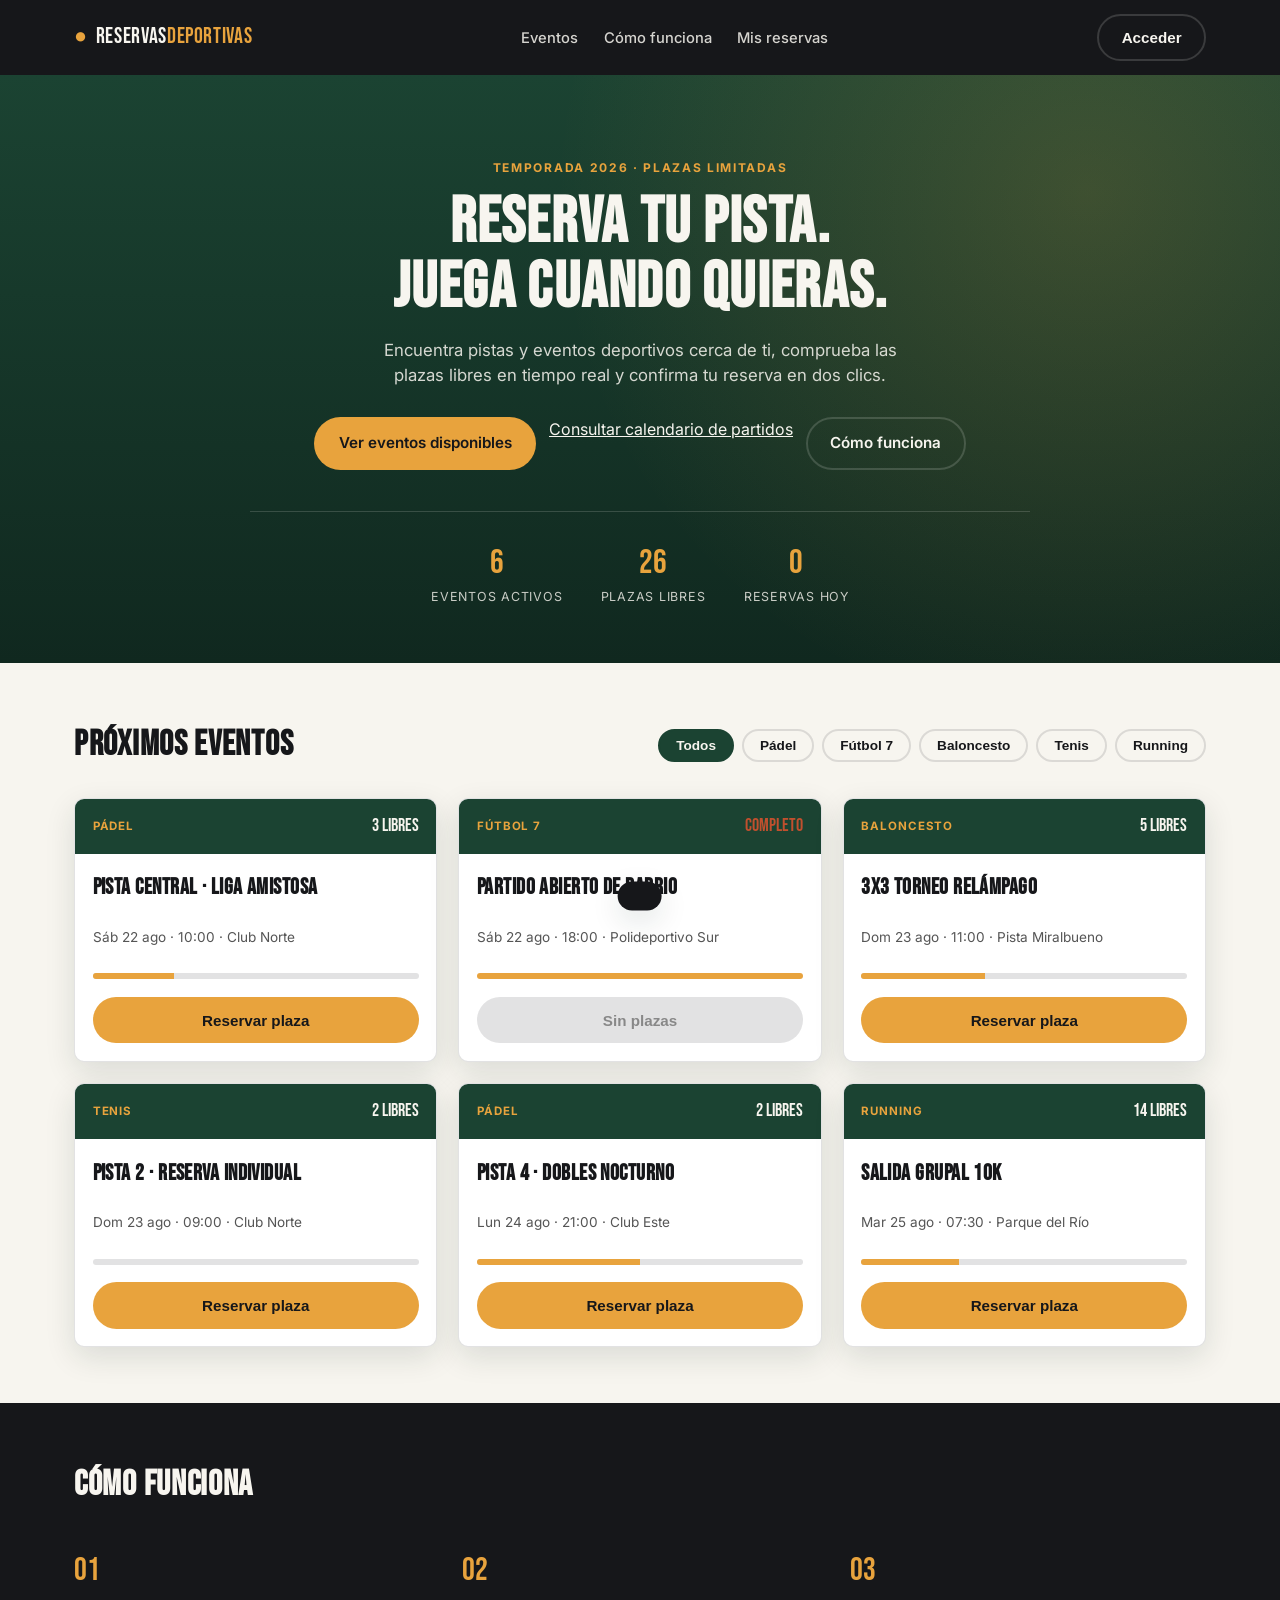
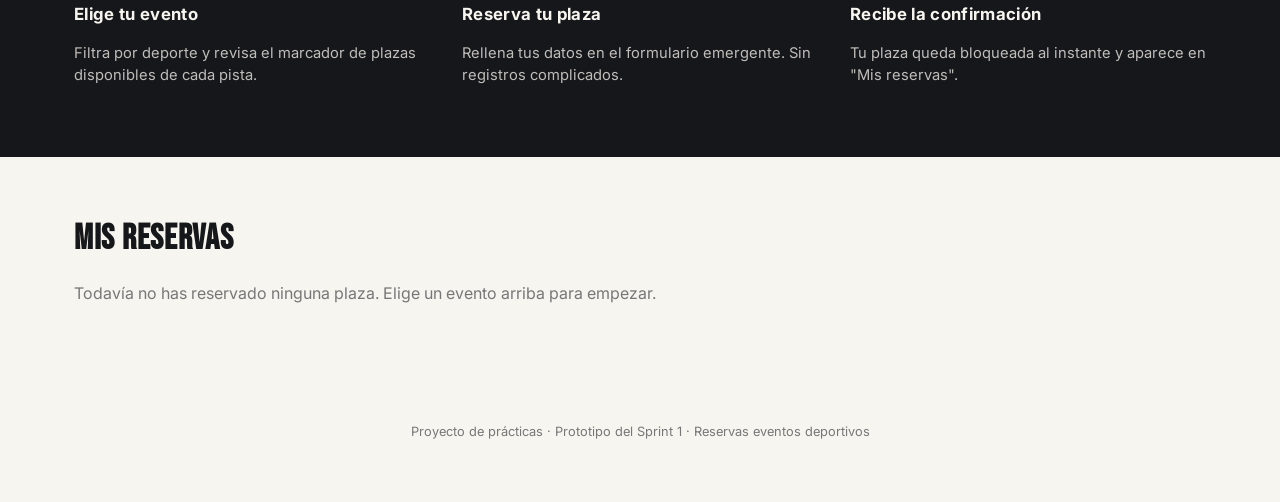
==== index.html @ 9239266b "feat: añadir listado y detalle del equipo deportivo" ====
<!DOCTYPE html>
<html lang="es">
<head>
<meta charset="UTF-8">
<meta name="viewport" content="width=device-width, initial-scale=1.0">
<title>Reservas · Eventos deportivos</title>
<link rel="preconnect" href="https://fonts.googleapis.com">
<link href="https://fonts.googleapis.com/css2?family=Bebas+Neue&family=Inter:wght@400;500;600;700&display=swap" rel="stylesheet">
<link rel="stylesheet" href="styles.css">
</head>
<body>

  <header class="topbar">
    <div class="topbar__inner">
      <div class="brand">
        <span class="brand__mark">●</span>
        <span class="brand__name">RESERVAS<span class="brand__name--accent">DEPORTIVAS</span></span>
      </div>
      <nav class="nav">
        <a href="#eventos" class="nav__link">Eventos</a>
        <a href="#como-funciona" class="nav__link">Cómo funciona</a>
        <a href="#mis-reservas" class="nav__link">Mis reservas</a>
      </nav>
      <button class="btn btn--ghost" id="btnLogin">Acceder</button>
    </div>
  </header>

  <section class="hero">
    <div class="hero__inner">
      <p class="hero__eyebrow">Temporada 2026 · Plazas limitadas</p>
      <h1 class="hero__title">Reserva tu pista.<br>Juega cuando quieras.</h1>
      <p class="hero__subtitle">Encuentra pistas y eventos deportivos cerca de ti, comprueba las plazas libres en tiempo real y confirma tu reserva en dos clics.</p>
      <div class="hero__actions">
        <a href="#eventos" class="btn btn--primary">Ver eventos disponibles</a>
        <a href="#eventos">Consultar calendario de partidos</a>
        <a href="#como-funciona" class="btn btn--outline">Cómo funciona</a>
      </div>
      <div class="hero__stats">
        <div class="stat"><span class="stat__num" id="statEventos">0</span><span class="stat__label">eventos activos</span></div>
        <div class="stat"><span class="stat__num" id="statPlazas">0</span><span class="stat__label">plazas libres</span></div>
        <div class="stat"><span class="stat__num" id="statReservas">0</span><span class="stat__label">reservas hoy</span></div>
      </div>
    </div>
  </section>

  <section class="section" id="eventos">
    <div class="section__head">
      <h2 class="section__title">Próximos eventos</h2>
      <div class="filters" id="filtros"></div>
    </div>
    <div class="board" id="board"><!-- tarjetas generadas por JS --></div>
  </section>

  <section class="section section--dark" id="como-funciona">
    <h2 class="section__title section__title--light">Cómo funciona</h2>
    <ol class="steps">
      <li class="steps__item">
        <span class="steps__num">01</span>
        <h3>Elige tu evento</h3>
        <p>Filtra por deporte y revisa el marcador de plazas disponibles de cada pista.</p>
      </li>
      <li class="steps__item">
        <span class="steps__num">02</span>
        <h3>Reserva tu plaza</h3>
        <p>Rellena tus datos en el formulario emergente. Sin registros complicados.</p>
      </li>
      <li class="steps__item">
        <span class="steps__num">03</span>
        <h3>Recibe la confirmación</h3>
        <p>Tu plaza queda bloqueada al instante y aparece en "Mis reservas".</p>
      </li>
    </ol>
  </section>

  <section class="section" id="mis-reservas">
    <h2 class="section__title">Mis reservas</h2>
    <div class="reservas-list" id="reservasList">
      <p class="empty">Todavía no has reservado ninguna plaza. Elige un evento arriba para empezar.</p>
    </div>
  </section>

  <footer class="footer">
    <p>Proyecto de prácticas · Prototipo del Sprint 1 · Reservas eventos deportivos</p>
  </footer>

  <!-- Modal de reserva -->
  <div class="modal" id="modal" aria-hidden="true">
    <div class="modal__box">
      <button class="modal__close" id="modalClose" aria-label="Cerrar">×</button>
      <p class="modal__eyebrow" id="modalDeporte">Deporte</p>
      <h3 class="modal__title" id="modalTitulo">Nombre del evento</h3>
      <p class="modal__meta" id="modalMeta">Fecha · Lugar</p>

      <form id="formReserva" class="form">
        <label class="field">
          <span>Nombre y apellidos</span>
          <input type="text" name="nombre" required placeholder="Ej. Laura Gómez">
        </label>
        <label class="field">
          <span>Correo electrónico</span>
          <input type="email" name="email" required placeholder="tucorreo@ejemplo.com">
        </label>
        <label class="field">
          <span>Número de plazas</span>
          <input type="number" name="plazas" min="1" max="4" value="1" required>
        </label>
        <p class="form__error" id="formError"></p>
        <button type="submit" class="btn btn--primary btn--block">Confirmar reserva</button>
      </form>
    </div>
  </div>

  <div class="toast" id="toast"></div>

  <script src="script.js"></script>
</body>
</html>
---- styles.css ----
:root{
  --pitch: #1B4332;
  --pitch-dark: #10281F;
  --chalk: #F7F5EF;
  --charcoal: #16171A;
  --amber: #E8A33D;
  --amber-dark: #C97F1E;
  --red: #C1502E;
  --line: rgba(22,23,26,0.12);
  --line-light: rgba(247,245,239,0.16);
  --radius: 10px;
  --shadow: 0 10px 30px rgba(16,40,31,0.12);

  --font-display: "Bebas Neue", Impact, sans-serif;
  --font-body: "Inter", system-ui, sans-serif;
}

*{ box-sizing: border-box; }
html{ scroll-behavior: smooth; }
body{
  margin:0;
  font-family: var(--font-body);
  color: var(--charcoal);
  background: var(--chalk);
  line-height: 1.5;
}
h1,h2,h3{ font-family: var(--font-display); letter-spacing: .02em; margin:0; }
a{ color:inherit; }
:focus-visible{ outline: 3px solid var(--amber); outline-offset: 2px; }

.btn{
  display:inline-flex; align-items:center; justify-content:center;
  padding: .8rem 1.4rem;
  border-radius: 999px;
  font-weight: 600;
  font-size: .95rem;
  text-decoration:none;
  border: 2px solid transparent;
  cursor:pointer;
  transition: transform .15s ease, background .15s ease, color .15s ease;
}
.btn:hover{ transform: translateY(-2px); }
.btn--primary{ background: var(--amber); color: var(--charcoal); }
.btn--primary:hover{ background: var(--amber-dark); }
.btn--outline{ border-color: var(--charcoal); color: var(--charcoal); background: transparent; }
.btn--outline:hover{ background: var(--charcoal); color: var(--chalk); }
.btn--ghost{ background: transparent; border-color: var(--line-light); color: var(--chalk); }
.btn--block{ width:100%; }

.topbar{ position: sticky; top:0; z-index: 20; background: var(--charcoal); }
.topbar__inner{
  max-width: 1180px; margin: 0 auto; padding: .9rem 1.5rem;
  display:flex; align-items:center; justify-content:space-between; gap: 2rem;
}
.brand{ display:flex; align-items:center; gap:.5rem; color: var(--chalk); font-family: var(--font-display); font-size: 1.35rem; letter-spacing: .03em;}
.brand__mark{ color: var(--amber); }
.brand__name--accent{ color: var(--amber); }
.nav{ display:flex; gap: 1.6rem; flex:1; justify-content:center; }
.nav__link{ color: var(--chalk); text-decoration:none; font-weight:500; font-size:.92rem; opacity:.85; }
.nav__link:hover{ opacity:1; }

.hero{
  background:
    radial-gradient(circle at 85% 20%, rgba(232,163,61,.18), transparent 45%),
    linear-gradient(180deg, var(--pitch) 0%, var(--pitch-dark) 100%);
  color: var(--chalk);
  padding: 4.5rem 1.5rem 3.5rem;
}
.hero__inner{ max-width: 780px; margin:0 auto; text-align:center; }
.hero__eyebrow{
  text-transform: uppercase; letter-spacing:.14em; font-size:.75rem;
  color: var(--amber); font-weight:700; margin-bottom: .8rem;
}
.hero__title{ font-size: clamp(2.4rem, 6vw, 4rem); line-height: 1.02; margin-bottom: 1.1rem; }
.hero__subtitle{ font-size: 1.05rem; opacity:.85; max-width: 560px; margin: 0 auto 1.8rem; }
.hero__actions{ display:flex; gap: .8rem; justify-content:center; flex-wrap:wrap; margin-bottom: 2.6rem; }
.hero__actions .btn--outline{ border-color: var(--line-light); color: var(--chalk); }
.hero__actions .btn--outline:hover{ background: var(--chalk); color: var(--charcoal); }

.hero__stats{ display:flex; justify-content:center; gap: 2.4rem; flex-wrap: wrap; border-top: 1px solid var(--line-light); padding-top: 1.6rem; }
.stat{ display:flex; flex-direction:column; align-items:center; }
.stat__num{ font-family: var(--font-display); font-size: 2.1rem; color: var(--amber); }
.stat__label{ font-size:.78rem; opacity:.8; text-transform: uppercase; letter-spacing:.06em; }

/* ---------- Sections ---------- */
.section{ max-width: 1180px; margin: 0 auto; padding: 3.5rem 1.5rem; }
.section--dark{ max-width:none; background: var(--charcoal); color: var(--chalk); }
.section__head{ display:flex; align-items:center; justify-content:space-between; gap:1rem; flex-wrap: wrap; margin-bottom: 1.6rem; }
.section__title{ font-size: 2.2rem; }
.section__title--light{ max-width: 1180px; margin: 0 auto 2.2rem; padding: 0 1.5rem; }

.filters{ display:flex; gap:.5rem; flex-wrap:wrap; }
.filter{
  border: 2px solid var(--line); background: transparent;
  padding: .45rem 1rem; border-radius: 999px; font-size:.85rem; font-weight:600;
  cursor:pointer; color: var(--charcoal);
}
.filter.is-active{ background: var(--pitch); border-color: var(--pitch); color: var(--chalk); }

.board{ display:grid; grid-template-columns: repeat(auto-fill, minmax(280px, 1fr)); gap: 1.3rem; }
.card{
  background:#fff; border-radius: var(--radius); box-shadow: var(--shadow);
  overflow:hidden; display:flex; flex-direction:column; border: 1px solid var(--line);
}
.card__band{
  background: var(--pitch); color: var(--chalk); padding: .9rem 1.1rem;
  display:flex; justify-content:space-between; align-items:center;
}
.card__sport{ font-size:.72rem; text-transform:uppercase; letter-spacing:.08em; font-weight:700; color: var(--amber); }
.card__slots{ font-family: var(--font-display); font-size:1.1rem; }
.card__body{ padding: 1.1rem; flex:1; display:flex; flex-direction:column; gap:.5rem; }
.card__title{ font-size: 1.4rem; }
.card__meta{ font-size:.85rem; color:#555; }
.card__bar{ height:6px; border-radius:999px; background: var(--line); overflow:hidden; margin-top:.3rem; }
.card__bar-fill{ height:100%; background: var(--amber); }
.card__footer{ padding: 0 1.1rem 1.1rem; margin-top:auto; }
.card.is-full .card__slots{ color: var(--red); }
.card.is-full .btn--primary{ background: var(--line); color:#888; cursor:not-allowed; }
.card.is-full .btn--primary:hover{ transform:none; background: var(--line); }

.steps{ list-style:none; margin:0 auto; padding:0 1.5rem; max-width:1180px; display:grid; grid-template-columns: repeat(auto-fit,minmax(220px,1fr)); gap:2rem; }
.steps__item h3{ font-family: var(--font-body); font-weight:700; font-size:1.05rem; margin: .4rem 0 .4rem; }
.steps__item p{ opacity:.75; font-size:.92rem; }
.steps__num{ font-family: var(--font-display); color: var(--amber); font-size:2rem; }

.reservas-list{ display:flex; flex-direction:column; gap: .8rem; }
.empty{ color:#777; }
.reserva-item{
  display:flex; justify-content:space-between; align-items:center; gap:1rem;
  background:#fff; border:1px solid var(--line); border-radius: var(--radius);
  padding: .9rem 1.1rem; box-shadow: var(--shadow);
}
.reserva-item__info strong{ display:block; font-size:1.05rem; }
.reserva-item__info span{ font-size:.82rem; color:#666; }
.badge{ background: var(--pitch); color: var(--chalk); font-size:.72rem; font-weight:700; padding:.3rem .7rem; border-radius:999px; }

.footer{ text-align:center; padding: 2rem 1.5rem 3rem; font-size:.8rem; color:#777; }

.modal{
  position:fixed; inset:0; background: rgba(16,17,20,.55);
  display:flex; align-items:center; justify-content:center; padding:1.5rem;
  opacity:0; pointer-events:none; transition:opacity .18s ease; z-index: 50;
}
.modal.is-open{ opacity:1; pointer-events:auto; }
.modal__box{
  background: var(--chalk); border-radius: var(--radius); padding: 1.8rem;
  max-width: 420px; width:100%; position:relative; box-shadow: 0 20px 60px rgba(0,0,0,.35);
  transform: translateY(10px); transition: transform .18s ease;
}
.modal.is-open .modal__box{ transform: translateY(0); }
.modal__close{
  position:absolute; top:.8rem; right:.9rem; border:none; background:transparent;
  font-size:1.6rem; line-height:1; cursor:pointer; color:#666;
}
.modal__eyebrow{ text-transform:uppercase; letter-spacing:.08em; font-size:.72rem; color: var(--amber-dark); font-weight:700; margin:0 0 .3rem; }
.modal__title{ font-size: 1.8rem; margin-bottom:.2rem; }
.modal__meta{ font-size:.85rem; color:#666; margin-bottom:1.2rem; }

.form{ display:flex; flex-direction:column; gap: .9rem; }
.field{ display:flex; flex-direction:column; gap:.35rem; font-size:.85rem; font-weight:600; }
.field input{
  font-family: var(--font-body); font-size: .95rem; padding: .65rem .8rem;
  border-radius: 8px; border: 1.5px solid var(--line); background:#fff;
}
.field input:focus{ border-color: var(--amber); }
.form__error{ color: var(--red); font-size: .82rem; min-height: 1em; margin:0; }


.toast{
  position: fixed; bottom: 1.5rem; left:50%; transform: translateX(-50%) translateY(120%);
  background: var(--charcoal); color: var(--chalk); padding: .9rem 1.4rem;
  border-radius: 999px; font-size:.9rem; font-weight:600; box-shadow: var(--shadow);
  transition: transform .25s ease; z-index: 60;
}
.toast.is-visible{ transform: translateX(-50%) translateY(0); }

@media (max-width: 720px){
  .nav{ display:none; }
}
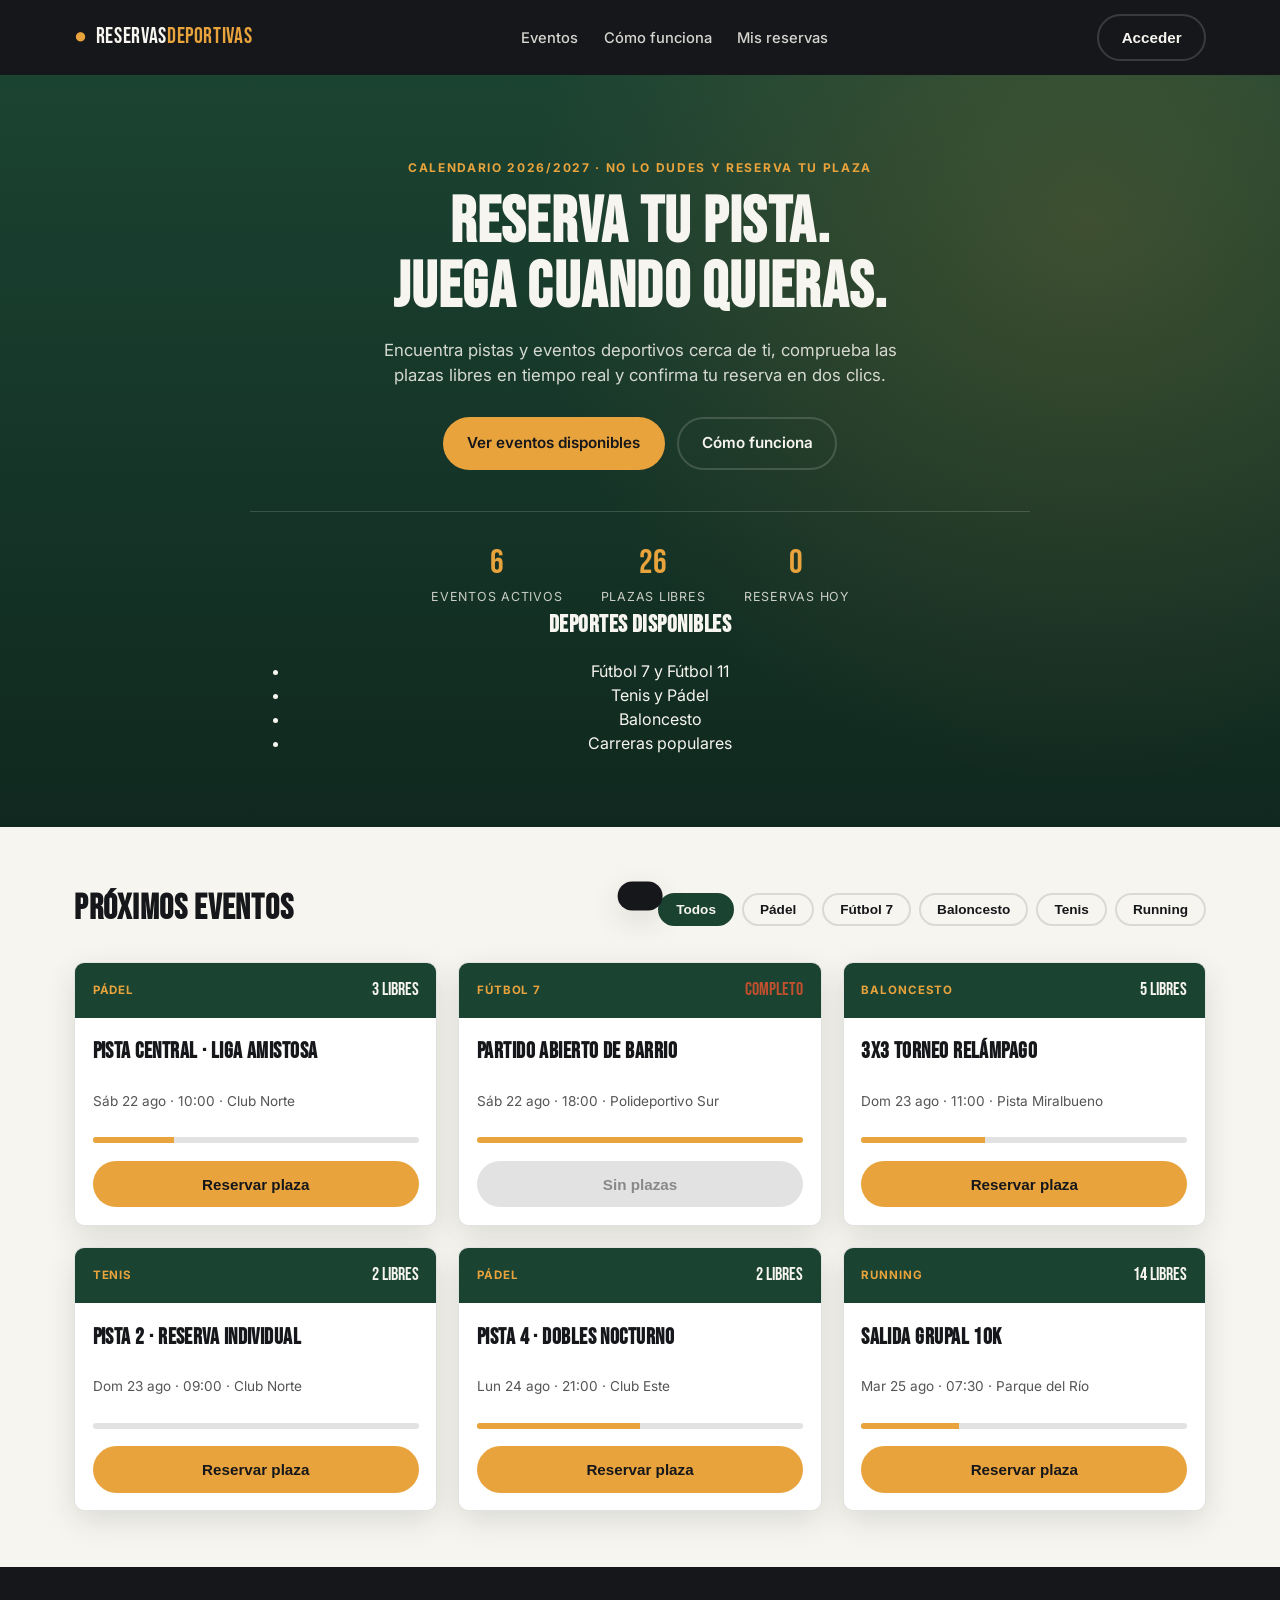
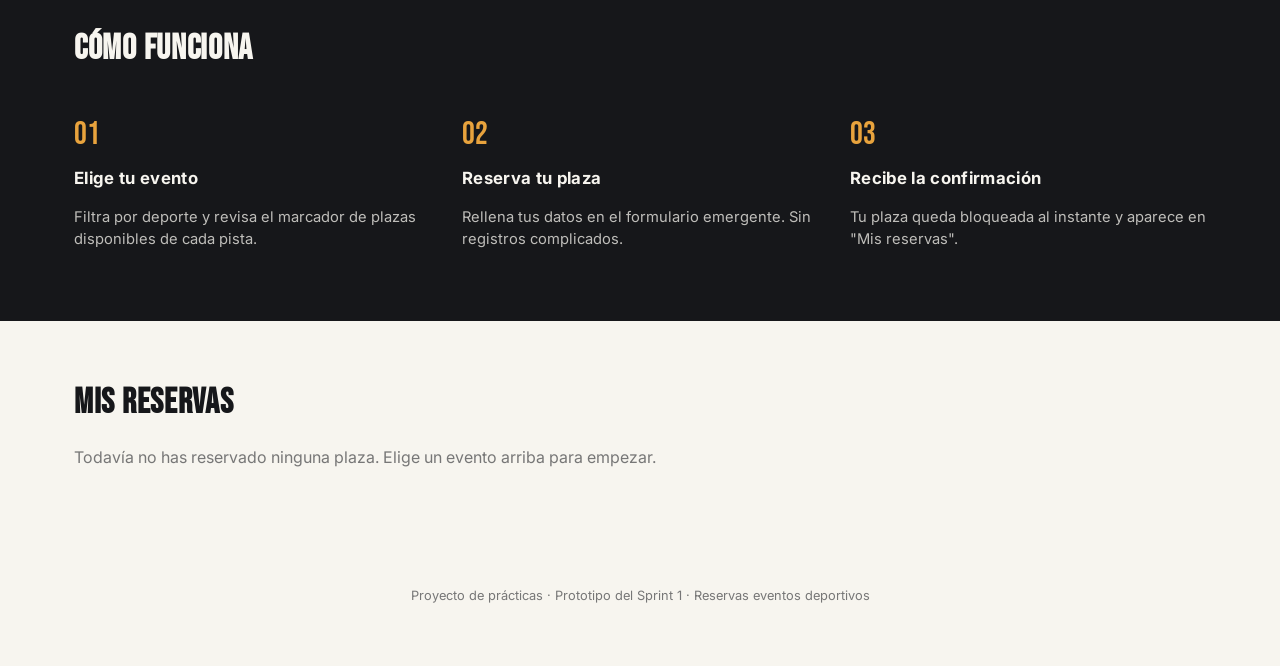
==== commit 5603505e: "Merge branch 'main' into grupo-3-david" ====
--- a/index.html
+++ b/index.html
@@ -27,12 +27,11 @@
 
   <section class="hero">
     <div class="hero__inner">
-      <p class="hero__eyebrow">Temporada 2026 · Plazas limitadas</p>
+      <p class="hero__eyebrow">Calendario 2026/2027 · No lo dudes y reserva tu plaza</p>
       <h1 class="hero__title">Reserva tu pista.<br>Juega cuando quieras.</h1>
       <p class="hero__subtitle">Encuentra pistas y eventos deportivos cerca de ti, comprueba las plazas libres en tiempo real y confirma tu reserva en dos clics.</p>
       <div class="hero__actions">
         <a href="#eventos" class="btn btn--primary">Ver eventos disponibles</a>
-        <a href="#eventos">Consultar calendario de partidos</a>
         <a href="#como-funciona" class="btn btn--outline">Cómo funciona</a>
       </div>
       <div class="hero__stats">
@@ -40,6 +39,15 @@
         <div class="stat"><span class="stat__num" id="statPlazas">0</span><span class="stat__label">plazas libres</span></div>
         <div class="stat"><span class="stat__num" id="statReservas">0</span><span class="stat__label">reservas hoy</span></div>
       </div>
+      <section class="deportes">
+  <h2>Deportes disponibles</h2>
+  <ul>
+    <li>Fútbol 7 y Fútbol 11</li>
+    <li>Tenis y Pádel</li>
+    <li>Baloncesto</li>
+    <li>Carreras populares</li>
+  </ul>
+</section>
     </div>
   </section>
 
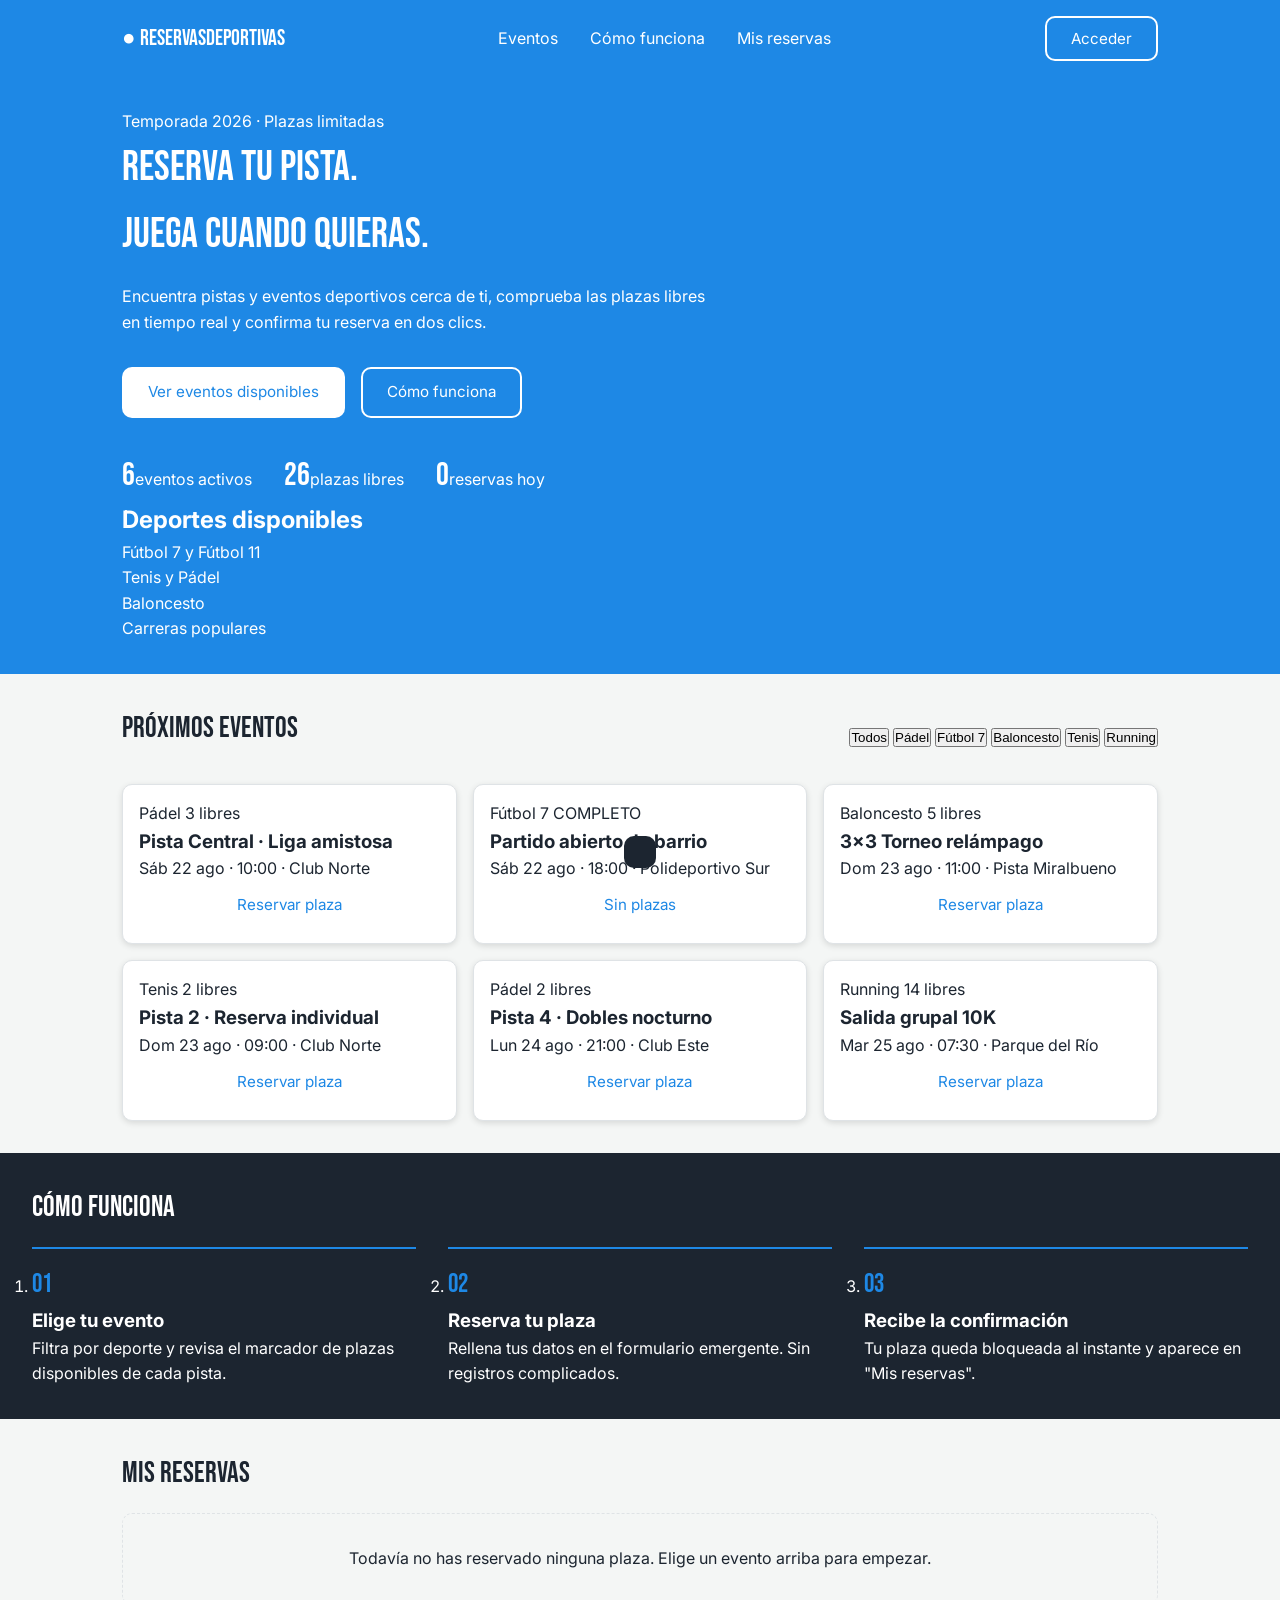
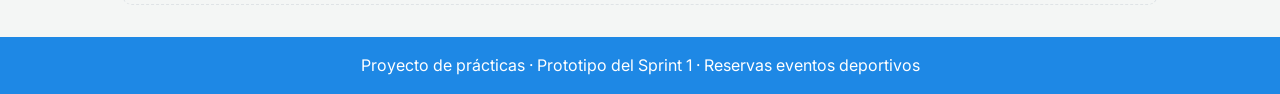
==== commit 62a13d82: "Arreglo del nombre index" ====
--- a/index.html
+++ b/index.html
@@ -6,7 +6,7 @@
 <title>Reservas · Eventos deportivos</title>
 <link rel="preconnect" href="https://fonts.googleapis.com">
 <link href="https://fonts.googleapis.com/css2?family=Bebas+Neue&family=Inter:wght@400;500;600;700&display=swap" rel="stylesheet">
-<link rel="stylesheet" href="styles.css">
+<link rel="stylesheet" href="style/styles.css">
 </head>
 <body>
 
@@ -27,7 +27,7 @@
 
   <section class="hero">
     <div class="hero__inner">
-      <p class="hero__eyebrow">Calendario 2026/2027 · No lo dudes y reserva tu plaza</p>
+      <p class="hero__eyebrow">Temporada 2026 · Plazas limitadas</p>
       <h1 class="hero__title">Reserva tu pista.<br>Juega cuando quieras.</h1>
       <p class="hero__subtitle">Encuentra pistas y eventos deportivos cerca de ti, comprueba las plazas libres en tiempo real y confirma tu reserva en dos clics.</p>
       <div class="hero__actions">
@@ -122,4 +122,4 @@
 
   <script src="script.js"></script>
 </body>
-</html>+</html>
--- a/style/styles.css
+++ b/style/styles.css
@@ -0,0 +1,312 @@
+:root {
+  /* Color identificativo de cada una de las tres webs */
+  --color-deportivo: #1e88e5;
+  --color-castillo: #8e44ad;
+  --color-salas: #16a085;
+
+  /* Paleta común al resto del sitio */
+  --color-fondo: #f4f6f5;
+  --color-superficie: #ffffff;
+  --color-texto: #1c2530;
+  --color-texto-claro: #ffffff;
+  --color-borde: #dfe3e6;
+  --color-sombra: rgba(0, 0, 0, 0.12);
+
+  --fuente-titulo: 'Bebas Neue', 'Georgia', serif;
+  --fuente-texto: 'Inter', 'Segoe UI', Arial, sans-serif;
+
+  --espacio-sm: 0.5rem;
+  --espacio-md: 1rem;
+  --espacio-lg: 2rem;
+  --radio-borde: 10px;
+}
+
+
+* {
+  box-sizing: border-box; 
+  margin: 0;
+  padding: 0;
+}
+
+body {
+  font-family: var(--fuente-texto);
+  color: var(--color-texto);
+  background-color: var(--color-fondo);
+  line-height: 1.6;
+}
+
+ul {
+  list-style: none;
+}
+
+a {
+  color: inherit;
+  text-decoration: none;
+}
+
+.topbar {
+  background-color: var(--color-deportivo);
+}
+
+.topbar__inner {
+  display: flex;
+  align-items: center;
+  justify-content: space-between;
+  max-width: 1100px;
+  margin: 0 auto;
+  padding: var(--espacio-md) var(--espacio-lg); 
+}
+
+.brand {
+  font-family: var(--fuente-titulo);
+  font-size: 1.4rem;
+  color: var(--color-texto-claro);
+}
+
+.nav {
+  display: flex;
+  gap: var(--espacio-lg);
+}
+
+.nav__link {
+  color: var(--color-texto-claro);
+}
+
+.hero {
+  background-color: var(--color-deportivo);
+  color: var(--color-texto-claro);
+}
+
+.hero__inner {
+  max-width: 1100px;
+  margin: 0 auto;
+  padding: var(--espacio-lg); /* Box Model */
+}
+
+.hero__title {
+  font-family: var(--fuente-titulo);
+  font-weight: 400;
+  font-size: 2.6rem;
+  margin-bottom: var(--espacio-md);
+}
+
+.hero__subtitle {
+  max-width: 60ch;
+  margin-bottom: var(--espacio-lg);
+}
+
+.hero__actions {
+  display: flex;
+  gap: var(--espacio-md);
+  flex-wrap: wrap;
+}
+
+.hero__stats {
+  display: flex;
+  gap: var(--espacio-lg);
+  margin-top: var(--espacio-lg);
+}
+
+.stat__num {
+  font-family: var(--fuente-titulo);
+  font-size: 2rem;
+}
+
+.section {
+  max-width: 1100px;
+  margin: 0 auto;
+  padding: var(--espacio-lg); /* Box Model */
+}
+
+.section--dark {
+  max-width: none;
+  background-color: var(--color-texto);
+  color: var(--color-texto-claro);
+}
+
+.section__title {
+  font-family: var(--fuente-titulo);
+  font-weight: 400;
+  font-size: 1.8rem;
+  margin-bottom: var(--espacio-md);
+}
+
+.section__title--light {
+  color: var(--color-texto-claro);
+}
+
+.section__head {
+  display: flex;
+  justify-content: space-between;
+  align-items: center;
+  margin-bottom: var(--espacio-md);
+}
+
+
+.board {
+  display: grid;
+  grid-template-columns: repeat(auto-fill, minmax(250px, 1fr));
+  gap: var(--espacio-md);
+}
+
+.card {
+  background-color: var(--color-superficie);
+  border: 1px solid var(--color-borde);  
+  border-radius: var(--radio-borde);
+  padding: var(--espacio-md);             
+  margin: 0;                             
+  box-shadow: 0 2px 6px var(--color-sombra);
+}
+
+.steps {
+  display: grid;
+  grid-template-columns: repeat(3, 1fr);
+  gap: var(--espacio-lg);
+}
+
+.steps__item {
+  border-top: 2px solid var(--color-deportivo);
+  padding-top: var(--espacio-md); /* Box Model */
+}
+
+.steps__num {
+  font-family: var(--fuente-titulo);
+  font-size: 1.6rem;
+  color: var(--color-deportivo);
+}
+
+.reservas-list .empty {
+  border: 1px dashed var(--color-borde);
+  border-radius: var(--radio-borde);
+  padding: var(--espacio-lg);
+  text-align: center;
+}
+
+.footer {
+  background-color: var(--color-deportivo);
+  color: var(--color-texto-claro);
+  text-align: center;
+  padding: var(--espacio-md);
+}
+
+.btn {
+  display: inline-block;
+  font-family: var(--fuente-texto);
+  font-size: 0.95rem;
+  border: 2px solid transparent;  
+  border-radius: var(--radio-borde);
+  padding: 0.7rem 1.5rem;          
+  margin: 0;                       
+  cursor: pointer;
+}
+
+.btn--primary {
+  background-color: var(--color-texto-claro);
+  color: var(--color-deportivo);
+}
+
+.btn--outline {
+  background-color: transparent;
+  border-color: var(--color-texto-claro);
+  color: var(--color-texto-claro);
+}
+
+.btn--ghost {
+  background-color: transparent;
+  border-color: var(--color-texto-claro);
+  color: var(--color-texto-claro);
+}
+
+.btn--block {
+  display: block;
+  width: 100%;
+  text-align: center;
+}
+
+.form {
+  display: flex;
+  flex-direction: column;
+  gap: var(--espacio-md);
+}
+
+.field {
+  display: flex;
+  flex-direction: column;
+  gap: 0.3rem;
+}
+
+.field input {
+  border: 1px solid var(--color-borde);
+  border-radius: 6px;
+  padding: 0.6rem;                     
+  margin: 0;
+  font-family: var(--fuente-texto);
+}
+
+.modal__box {
+  background-color: var(--color-superficie);
+  border-radius: var(--radio-borde);
+  padding: var(--espacio-lg); /* Box Model */
+  margin: 0 auto;
+  max-width: 420px;
+  box-shadow: 0 8px 24px var(--color-sombra);
+}
+
+
+#btnLogin {
+  border-color: var(--color-texto-claro);
+}
+
+#board {
+  margin-top: var(--espacio-md);
+}
+
+#modal {
+  position: fixed;
+  inset: 0;
+  background-color: rgba(0, 0, 0, 0.5);
+  display: flex;
+  align-items: center;
+  justify-content: center;
+  padding: var(--espacio-md); /* Box Model */
+}
+
+#modal[aria-hidden="true"] {
+  display: none;
+}
+
+#modalClose {
+  border: none;
+  border-radius: 50%;
+  width: 32px;
+  height: 32px;
+  padding: 0;
+  margin: 0;
+  cursor: pointer;
+}
+
+#toast {
+  position: fixed;
+  bottom: var(--espacio-lg);
+  left: 50%;
+  transform: translateX(-50%);
+  background-color: var(--color-texto);
+  color: var(--color-texto-claro);
+  padding: var(--espacio-md); /* Box Model */
+  border-radius: var(--radio-borde);
+}
+/* Listado de eventos con CSS Grid (Asignado a Deportes) */
+.deportes-grid {
+  display: grid;
+  grid-template-columns: repeat(auto-fit, minmax(280px, 1fr));
+  gap: var(--espacio-md);
+  padding: var(--espacio-lg) 0;
+}
+
+/* Panel de administración en Grid (Boceto) */
+.admin-panel {
+  display: grid;
+  grid-template-columns: 250px 1fr;
+  grid-template-rows: 70px 1fr;
+  min-height: 100vh;
+}
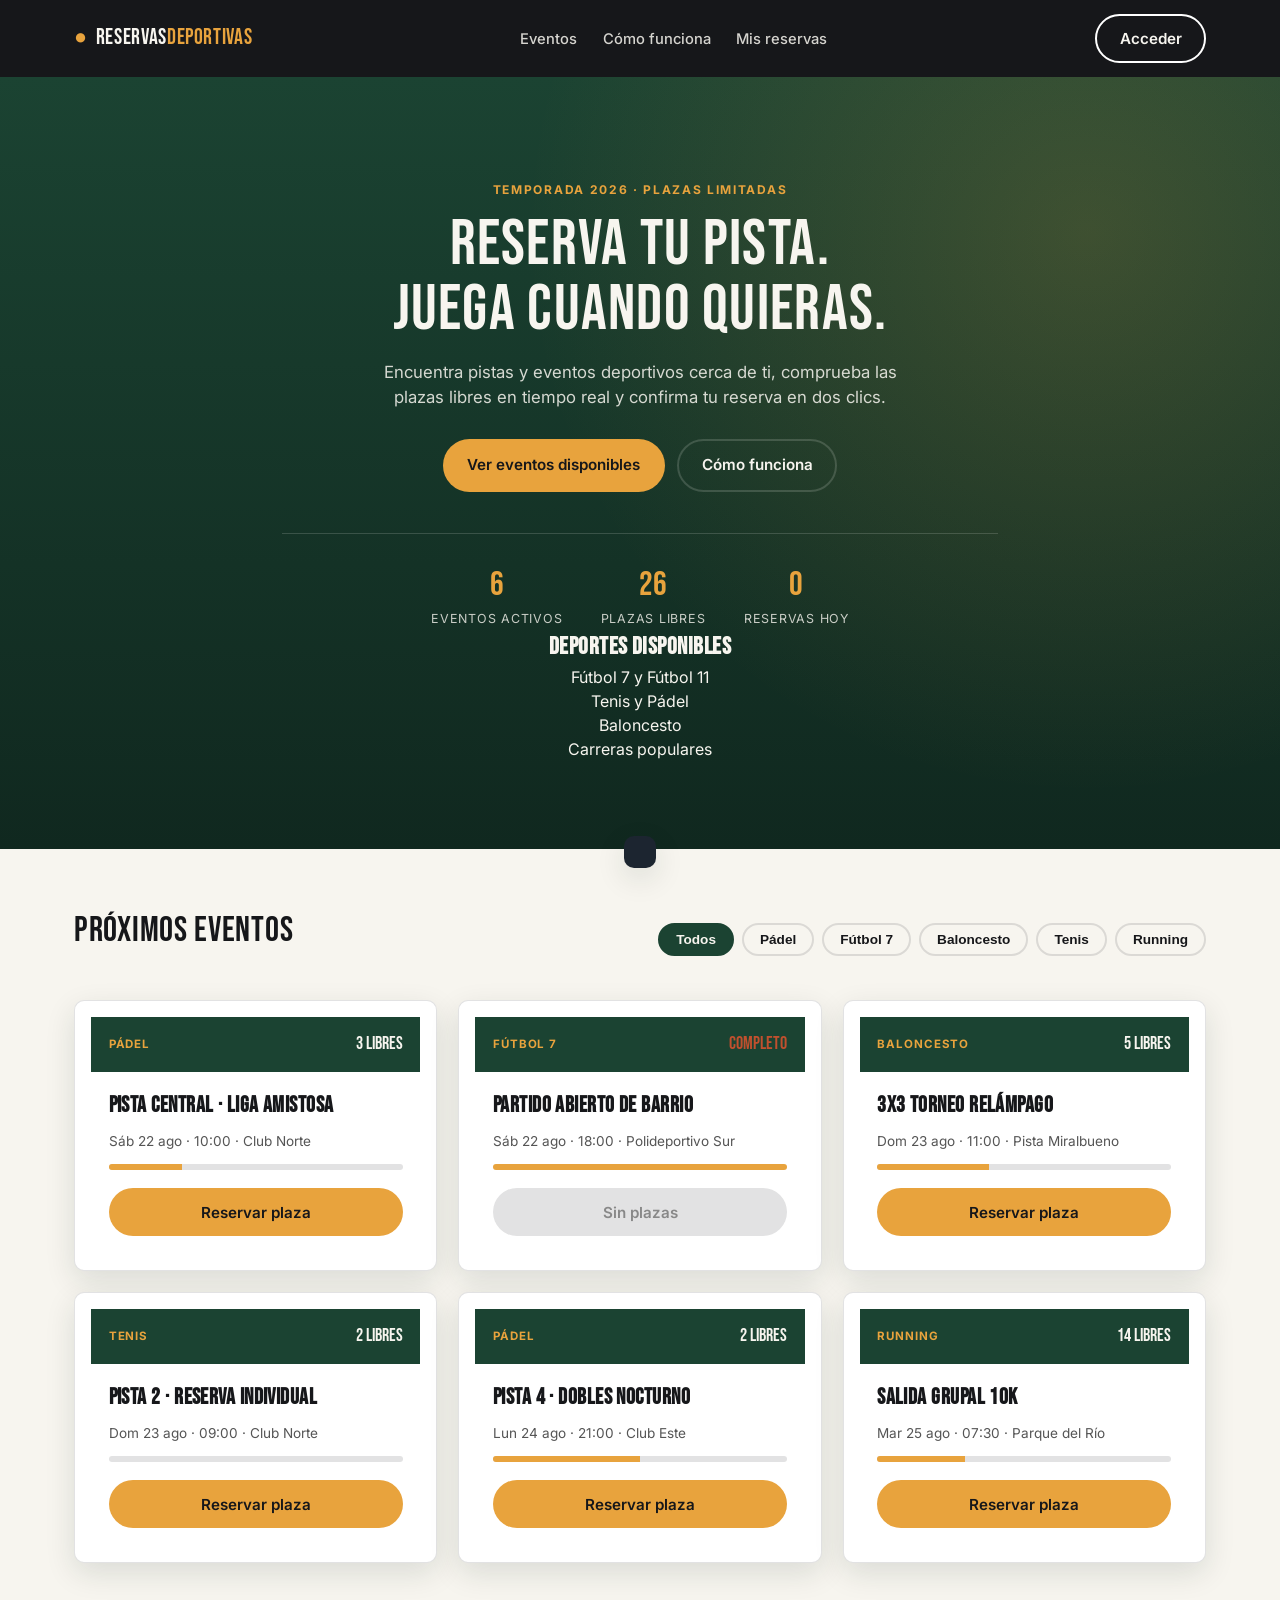
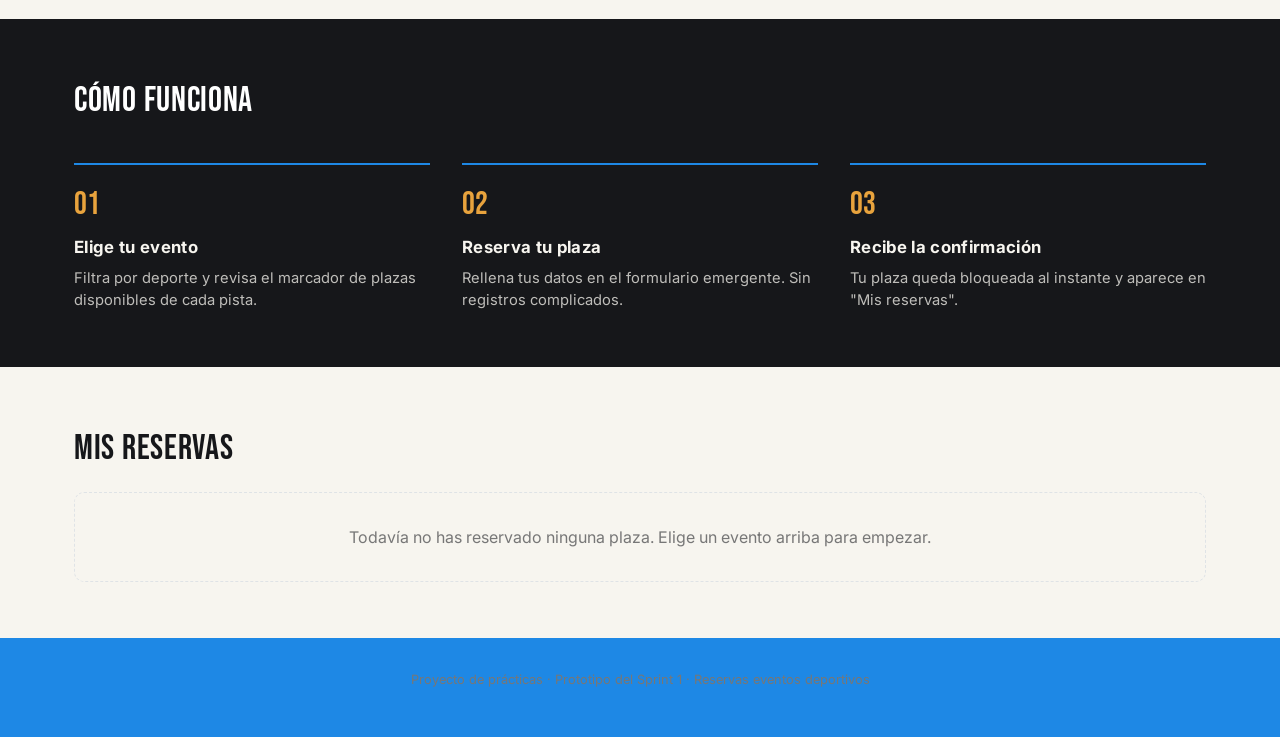
==== commit c7041c44: "Arreglo del proyecto y funcionalidades" ====
--- a/index.html
+++ b/index.html
@@ -120,6 +120,6 @@
 
   <div class="toast" id="toast"></div>
 
-  <script src="script.js"></script>
+  <script src="js/script.js"></script>
 </body>
 </html>
--- a/style/styles.css
+++ b/style/styles.css
@@ -309,4 +309,408 @@
   grid-template-columns: 250px 1fr;
   grid-template-rows: 70px 1fr;
   min-height: 100vh;
+}:root{
+  --pitch: #1B4332;
+  --pitch-dark: #10281F;
+  --chalk: #F7F5EF;
+  --charcoal: #16171A;
+  --amber: #E8A33D;
+  --amber-dark: #C97F1E;
+  --red: #C1502E;
+  --line: rgba(22,23,26,0.12);
+  --line-light: rgba(247,245,239,0.16);
+  --radius: 10px;
+  --shadow: 0 10px 30px rgba(16,40,31,0.12);
+
+  --font-display: "Bebas Neue", Impact, sans-serif;
+  --font-body: "Inter", system-ui, sans-serif;
+}
+
+*{ box-sizing: border-box; }
+html{ scroll-behavior: smooth; }
+body{
+  margin:0;
+  font-family: var(--font-body);
+  color: var(--charcoal);
+  background: var(--chalk);
+  line-height: 1.5;
+}
+h1,h2,h3{ font-family: var(--font-display); letter-spacing: .02em; margin:0; }
+a{ color:inherit; }
+:focus-visible{ outline: 3px solid var(--amber); outline-offset: 2px; }
+
+.btn{
+  display:inline-flex; align-items:center; justify-content:center;
+  padding: .8rem 1.4rem;
+  border-radius: 999px;
+  font-weight: 600;
+  font-size: .95rem;
+  text-decoration:none;
+  border: 2px solid transparent;
+  cursor:pointer;
+  transition: transform .15s ease, background .15s ease, color .15s ease;
+}
+.btn:hover{ transform: translateY(-2px); }
+.btn--primary{ background: var(--amber); color: var(--charcoal); }
+.btn--primary:hover{ background: var(--amber-dark); }
+.btn--outline{ border-color: var(--charcoal); color: var(--charcoal); background: transparent; }
+.btn--outline:hover{ background: var(--charcoal); color: var(--chalk); }
+.btn--ghost{ background: transparent; border-color: var(--line-light); color: var(--chalk); }
+.btn--block{ width:100%; }
+
+.topbar{ position: sticky; top:0; z-index: 20; background: var(--charcoal); }
+.topbar__inner{
+  max-width: 1180px; margin: 0 auto; padding: .9rem 1.5rem;
+  display:flex; align-items:center; justify-content:space-between; gap: 2rem;
+}
+.brand{ display:flex; align-items:center; gap:.5rem; color: var(--chalk); font-family: var(--font-display); font-size: 1.35rem; letter-spacing: .03em;}
+.brand__mark{ color: var(--amber); }
+.brand__name--accent{ color: var(--amber); }
+.nav{ display:flex; gap: 1.6rem; flex:1; justify-content:center; }
+.nav__link{ color: var(--chalk); text-decoration:none; font-weight:500; font-size:.92rem; opacity:.85; }
+.nav__link:hover{ opacity:1; }
+
+.hero{
+  background:
+    radial-gradient(circle at 85% 20%, rgba(232,163,61,.18), transparent 45%),
+    linear-gradient(180deg, var(--pitch) 0%, var(--pitch-dark) 100%);
+  color: var(--chalk);
+  padding: 4.5rem 1.5rem 3.5rem;
+}
+.hero__inner{ max-width: 780px; margin:0 auto; text-align:center; }
+.hero__eyebrow{
+  text-transform: uppercase; letter-spacing:.14em; font-size:.75rem;
+  color: var(--amber); font-weight:700; margin-bottom: .8rem;
+}
+.hero__title{ font-size: clamp(2.4rem, 6vw, 4rem); line-height: 1.02; margin-bottom: 1.1rem; }
+.hero__subtitle{ font-size: 1.05rem; opacity:.85; max-width: 560px; margin: 0 auto 1.8rem; }
+.hero__actions{ display:flex; gap: .8rem; justify-content:center; flex-wrap:wrap; margin-bottom: 2.6rem; }
+.hero__actions .btn--outline{ border-color: var(--line-light); color: var(--chalk); }
+.hero__actions .btn--outline:hover{ background: var(--chalk); color: var(--charcoal); }
+
+.hero__stats{ display:flex; justify-content:center; gap: 2.4rem; flex-wrap: wrap; border-top: 1px solid var(--line-light); padding-top: 1.6rem; }
+.stat{ display:flex; flex-direction:column; align-items:center; }
+.stat__num{ font-family: var(--font-display); font-size: 2.1rem; color: var(--amber); }
+.stat__label{ font-size:.78rem; opacity:.8; text-transform: uppercase; letter-spacing:.06em; }
+
+/* ---------- Sections ---------- */
+.section{ max-width: 1180px; margin: 0 auto; padding: 3.5rem 1.5rem; }
+.section--dark{ max-width:none; background: var(--charcoal); color: var(--chalk); }
+.section__head{ display:flex; align-items:center; justify-content:space-between; gap:1rem; flex-wrap: wrap; margin-bottom: 1.6rem; }
+.section__title{ font-size: 2.2rem; }
+.section__title--light{ max-width: 1180px; margin: 0 auto 2.2rem; padding: 0 1.5rem; }
+
+.filters{ display:flex; gap:.5rem; flex-wrap:wrap; }
+.filter{
+  border: 2px solid var(--line); background: transparent;
+  padding: .45rem 1rem; border-radius: 999px; font-size:.85rem; font-weight:600;
+  cursor:pointer; color: var(--charcoal);
+}
+.filter.is-active{ background: var(--pitch); border-color: var(--pitch); color: var(--chalk); }
+
+.board{ display:grid; grid-template-columns: repeat(auto-fill, minmax(280px, 1fr)); gap: 1.3rem; }
+.card{
+  background:#fff; border-radius: var(--radius); box-shadow: var(--shadow);
+  overflow:hidden; display:flex; flex-direction:column; border: 1px solid var(--line);
+}
+.card__band{
+  background: var(--pitch); color: var(--chalk); padding: .9rem 1.1rem;
+  display:flex; justify-content:space-between; align-items:center;
+}
+.card__sport{ font-size:.72rem; text-transform:uppercase; letter-spacing:.08em; font-weight:700; color: var(--amber); }
+.card__slots{ font-family: var(--font-display); font-size:1.1rem; }
+.card__body{ padding: 1.1rem; flex:1; display:flex; flex-direction:column; gap:.5rem; }
+.card__title{ font-size: 1.4rem; }
+.card__meta{ font-size:.85rem; color:#555; }
+.card__bar{ height:6px; border-radius:999px; background: var(--line); overflow:hidden; margin-top:.3rem; }
+.card__bar-fill{ height:100%; background: var(--amber); }
+.card__footer{ padding: 0 1.1rem 1.1rem; margin-top:auto; }
+.card.is-full .card__slots{ color: var(--red); }
+.card.is-full .btn--primary{ background: var(--line); color:#888; cursor:not-allowed; }
+.card.is-full .btn--primary:hover{ transform:none; background: var(--line); }
+
+.steps{ list-style:none; margin:0 auto; padding:0 1.5rem; max-width:1180px; display:grid; grid-template-columns: repeat(auto-fit,minmax(220px,1fr)); gap:2rem; }
+.steps__item h3{ font-family: var(--font-body); font-weight:700; font-size:1.05rem; margin: .4rem 0 .4rem; }
+.steps__item p{ opacity:.75; font-size:.92rem; }
+.steps__num{ font-family: var(--font-display); color: var(--amber); font-size:2rem; }
+
+.reservas-list{ display:flex; flex-direction:column; gap: .8rem; }
+.empty{ color:#777; }
+.reserva-item{
+  display:flex; justify-content:space-between; align-items:center; gap:1rem;
+  background:#fff; border:1px solid var(--line); border-radius: var(--radius);
+  padding: .9rem 1.1rem; box-shadow: var(--shadow);
+}
+.reserva-item__info strong{ display:block; font-size:1.05rem; }
+.reserva-item__info span{ font-size:.82rem; color:#666; }
+.badge{ background: var(--pitch); color: var(--chalk); font-size:.72rem; font-weight:700; padding:.3rem .7rem; border-radius:999px; }
+
+.footer{ text-align:center; padding: 2rem 1.5rem 3rem; font-size:.8rem; color:#777; }
+
+.modal{
+  position:fixed; inset:0; background: rgba(16,17,20,.55);
+  display:flex; align-items:center; justify-content:center; padding:1.5rem;
+  opacity:0; pointer-events:none; transition:opacity .18s ease; z-index: 50;
+}
+.modal.is-open{ opacity:1; pointer-events:auto; }
+.modal__box{
+  background: var(--chalk); border-radius: var(--radius); padding: 1.8rem;
+  max-width: 420px; width:100%; position:relative; box-shadow: 0 20px 60px rgba(0,0,0,.35);
+  transform: translateY(10px); transition: transform .18s ease;
+}
+.modal.is-open .modal__box{ transform: translateY(0); }
+.modal__close{
+  position:absolute; top:.8rem; right:.9rem; border:none; background:transparent;
+  font-size:1.6rem; line-height:1; cursor:pointer; color:#666;
+}
+.modal__eyebrow{ text-transform:uppercase; letter-spacing:.08em; font-size:.72rem; color: var(--amber-dark); font-weight:700; margin:0 0 .3rem; }
+.modal__title{ font-size: 1.8rem; margin-bottom:.2rem; }
+.modal__meta{ font-size:.85rem; color:#666; margin-bottom:1.2rem; }
+
+.form{ display:flex; flex-direction:column; gap: .9rem; }
+.field{ display:flex; flex-direction:column; gap:.35rem; font-size:.85rem; font-weight:600; }
+.field input{
+  font-family: var(--font-body); font-size: .95rem; padding: .65rem .8rem;
+  border-radius: 8px; border: 1.5px solid var(--line); background:#fff;
+}
+.field input:focus{ border-color: var(--amber); }
+.form__error{ color: var(--red); font-size: .82rem; min-height: 1em; margin:0; }
+
+
+.toast{
+  position: fixed; bottom: 1.5rem; left:50%; transform: translateX(-50%) translateY(120%);
+  background: var(--charcoal); color: var(--chalk); padding: .9rem 1.4rem;
+  border-radius: 999px; font-size:.9rem; font-weight:600; box-shadow: var(--shadow);
+  transition: transform .25s ease; z-index: 60;
+}
+.toast.is-visible{ transform: translateX(-50%) translateY(0); }
+
+/* =====================================================
+   RESPONSIVE DESIGN
+   3 puntos de corte: móvil, tablet y escritorio
+   ===================================================== */
+
+
+/* =========================
+   MÓVIL
+   Hasta 720px
+   ========================= */
+
+@media (max-width: 720px) {
+
+  /* Navegación */
+  .topbar__inner {
+    padding: .8rem 1rem;
+    gap: 1rem;
+  }
+
+  .brand {
+    font-size: 1.1rem;
+  }
+
+  .nav {
+    display: none;
+  }
+
+
+  /* Hero */
+  .hero {
+    padding: 3rem 1rem 2.5rem;
+  }
+
+  .hero__title {
+    font-size: 2.4rem;
+  }
+
+  .hero__subtitle {
+    font-size: .95rem;
+  }
+
+  .hero__actions {
+    flex-direction: column;
+    width: 100%;
+  }
+
+  .hero__actions .btn {
+    width: 100%;
+  }
+
+
+  /* Estadísticas */
+  .hero__stats {
+    gap: 1.2rem;
+  }
+
+
+  /* Secciones */
+  .section {
+    padding: 2.5rem 1rem;
+  }
+
+  .section__title {
+    font-size: 1.8rem;
+  }
+
+
+  /* Filtros */
+  .filters {
+    width: 100%;
+  }
+
+  .filter {
+    flex: 1;
+    text-align: center;
+  }
+
+
+  /* Tarjetas deportivas */
+  .board {
+    grid-template-columns: 1fr;
+    gap: 1rem;
+  }
+
+  .card {
+    width: 100%;
+  }
+
+
+  /* Pasos */
+  .steps {
+    grid-template-columns: 1fr;
+    gap: 1.5rem;
+    padding: 0 1rem;
+  }
+
+
+  /* Reservas */
+  .reserva-item {
+    flex-direction: column;
+    align-items: flex-start;
+  }
+
+  .badge {
+    align-self: flex-start;
+  }
+
+
+  /* Modal */
+  .modal {
+    padding: 1rem;
+  }
+
+  .modal__box {
+    max-width: 100%;
+    padding: 1.4rem;
+  }
+
+
+  /* Botones */
+  .btn {
+    width: 100%;
+  }
+
+
+  /* Formulario */
+  .field input {
+    width: 100%;
+  }
+
+
+  /* Toast */
+  .toast {
+    width: calc(100% - 2rem);
+    text-align: center;
+  }
+}
+
+
+/* =========================
+   TABLET
+   721px - 1024px
+   ========================= */
+
+@media (min-width: 721px) and (max-width: 1024px) {
+
+  /* Navegación */
+  .topbar__inner {
+    padding: .9rem 1.2rem;
+  }
+
+  .nav {
+    gap: 1rem;
+  }
+
+  .nav__link {
+    font-size: .85rem;
+  }
+
+
+  /* Hero */
+  .hero {
+    padding: 3.5rem 1.5rem;
+  }
+
+  .hero__title {
+    font-size: 3.2rem;
+  }
+
+
+  /* Secciones */
+  .section {
+    padding: 3rem 1.5rem;
+  }
+
+
+  /* Tarjetas */
+  .board {
+    grid-template-columns: repeat(2, 1fr);
+    gap: 1.2rem;
+  }
+
+  .deportes-grid {
+    grid-template-columns: repeat(2, 1fr);
+  }
+
+
+  /* Pasos */
+  .steps {
+    grid-template-columns: repeat(2, 1fr);
+    gap: 1.5rem;
+  }
+
+
+  /* Modal */
+  .modal__box {
+    max-width: 450px;
+  }
+}
+
+
+/* =========================
+   ESCRITORIO
+   Desde 1025px
+   ========================= */
+
+@media (min-width: 1025px) {
+
+  .topbar__inner {
+    max-width: 1180px;
+  }
+
+  .nav {
+    display: flex;
+  }
+
+  .board {
+    grid-template-columns: repeat(3, 1fr);
+  }
+
+  .deportes-grid {
+    grid-template-columns: repeat(3, 1fr);
+  }
+
+  .steps {
+    grid-template-columns: repeat(3, 1fr);
+  }
+
 }
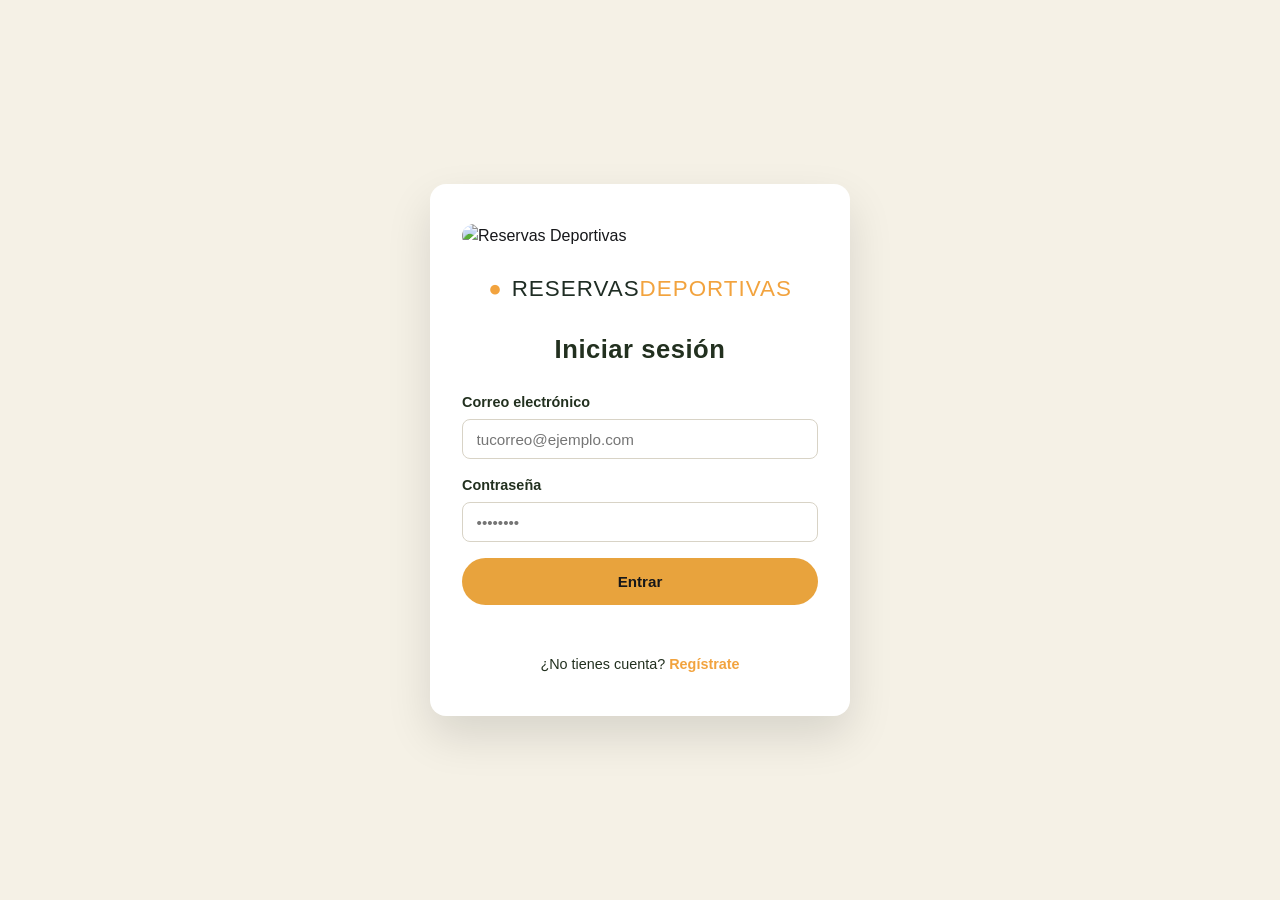
==== commit 11cfe354: "Pequeños cambios para la web" ====
--- a/index.html
+++ b/index.html
@@ -7,6 +7,7 @@
 <link rel="preconnect" href="https://fonts.googleapis.com">
 <link href="https://fonts.googleapis.com/css2?family=Bebas+Neue&family=Inter:wght@400;500;600;700&display=swap" rel="stylesheet">
 <link rel="stylesheet" href="style/styles.css">
+<link rel="stylesheet" href="style/app-extra.css">
 </head>
 <body>
 
@@ -21,7 +22,10 @@
         <a href="#como-funciona" class="nav__link">Cómo funciona</a>
         <a href="#mis-reservas" class="nav__link">Mis reservas</a>
       </nav>
-      <button class="btn btn--ghost" id="btnLogin">Acceder</button>
+      <!-- Se rellena por JS (auth.js) según haya o no sesión iniciada -->
+      <div class="nav__actions" id="topbarAcciones">
+        <a href="login.html" class="btn btn--ghost">Acceder</a>
+      </div>
     </div>
   </header>
 
@@ -39,15 +43,7 @@
         <div class="stat"><span class="stat__num" id="statPlazas">0</span><span class="stat__label">plazas libres</span></div>
         <div class="stat"><span class="stat__num" id="statReservas">0</span><span class="stat__label">reservas hoy</span></div>
       </div>
-      <section class="deportes">
-  <h2>Deportes disponibles</h2>
-  <ul>
-    <li>Fútbol 7 y Fútbol 11</li>
-    <li>Tenis y Pádel</li>
-    <li>Baloncesto</li>
-    <li>Carreras populares</li>
-  </ul>
-</section>
+    
     </div>
   </section>
 
@@ -64,18 +60,18 @@
     <ol class="steps">
       <li class="steps__item">
         <span class="steps__num">01</span>
+        <h3>Crea tu cuenta</h3>
+        <p>Regístrate con tu correo. Sin cuenta no se puede reservar, para que cada plaza quede siempre a nombre de alguien real.</p>
+      </li>
+      <li class="steps__item">
+        <span class="steps__num">02</span>
         <h3>Elige tu evento</h3>
         <p>Filtra por deporte y revisa el marcador de plazas disponibles de cada pista.</p>
       </li>
       <li class="steps__item">
-        <span class="steps__num">02</span>
+        <span class="steps__num">03</span>
         <h3>Reserva tu plaza</h3>
-        <p>Rellena tus datos en el formulario emergente. Sin registros complicados.</p>
-      </li>
-      <li class="steps__item">
-        <span class="steps__num">03</span>
-        <h3>Recibe la confirmación</h3>
-        <p>Tu plaza queda bloqueada al instante y aparece en "Mis reservas".</p>
+        <p>Confirma cuántas plazas necesitas. Tu reserva queda bloqueada al instante y aparece en "Mis reservas".</p>
       </li>
     </ol>
   </section>
@@ -83,7 +79,7 @@
   <section class="section" id="mis-reservas">
     <h2 class="section__title">Mis reservas</h2>
     <div class="reservas-list" id="reservasList">
-      <p class="empty">Todavía no has reservado ninguna plaza. Elige un evento arriba para empezar.</p>
+      <p class="empty">Inicia sesión para ver tus reservas.</p>
     </div>
   </section>
 
@@ -100,14 +96,7 @@
       <p class="modal__meta" id="modalMeta">Fecha · Lugar</p>
 
       <form id="formReserva" class="form">
-        <label class="field">
-          <span>Nombre y apellidos</span>
-          <input type="text" name="nombre" required placeholder="Ej. Laura Gómez">
-        </label>
-        <label class="field">
-          <span>Correo electrónico</span>
-          <input type="email" name="email" required placeholder="tucorreo@ejemplo.com">
-        </label>
+        <p class="reserva-como" id="reservaComo"><!-- "Reservando como: Nombre (email)" --></p>
         <label class="field">
           <span>Número de plazas</span>
           <input type="number" name="plazas" min="1" max="4" value="1" required>
@@ -120,6 +109,7 @@
 
   <div class="toast" id="toast"></div>
 
+  <script src="js/auth.js"></script>
   <script src="js/script.js"></script>
 </body>
-</html>
+</html>
--- a/style/styles.css
+++ b/style/styles.css
@@ -284,7 +284,7 @@
   margin: 0;
   cursor: pointer;
 }
-
+/* Sección creada por Rosa */
 #toast {
   position: fixed;
   bottom: var(--espacio-lg);
@@ -309,6 +309,7 @@
   grid-template-columns: 250px 1fr;
   grid-template-rows: 70px 1fr;
   min-height: 100vh;
+  /* Sección creada por David */
 }:root{
   --pitch: #1B4332;
   --pitch-dark: #10281F;
@@ -713,4 +714,217 @@
     grid-template-columns: repeat(3, 1fr);
   }
 
+}
+/* ============================================================
+   app-extra.css
+   Piezas nuevas: acciones del topbar según sesión, panel admin
+   y aviso de "reservando como" en el modal.
+   ============================================================ */
+
+.nav__actions {
+  display: flex;
+  align-items: center;
+  gap: 0.85rem;
+}
+
+.nav__user {
+  font-size: 0.9rem;
+  color: #fff;
+  opacity: 0.9;
+}
+
+.reserva-como {
+  background: #f5f1e6;
+  border-radius: 10px;
+  padding: 0.6rem 0.9rem;
+  margin-bottom: 1rem;
+  font-size: 0.9rem;
+  color: #22301f;
+}
+
+/* Panel de administración */
+.admin-header {
+  display: flex;
+  align-items: center;
+  justify-content: space-between;
+  flex-wrap: wrap;
+  gap: 1rem;
+}
+
+.form--grid {
+  display: grid;
+  grid-template-columns: 1fr 1fr;
+  gap: 1rem;
+  max-width: 720px;
+}
+
+.form--grid .field:nth-child(3),
+.form--grid button,
+.form--grid .form__error {
+  grid-column: 1 / -1;
+}
+
+.admin-event {
+  display: flex;
+  justify-content: space-between;
+  align-items: center;
+  gap: 1rem;
+  padding: 0.85rem 1.1rem;
+  border: 1px solid #e4e0d4;
+  border-radius: 10px;
+  margin-bottom: 0.6rem;
+  background: #fff;
+}
+
+.admin-event span {
+  color: #6b6455;
+  font-size: 0.9rem;
+}
+
+@media (max-width: 640px) {
+  .form--grid {
+    grid-template-columns: 1fr;
+  }
+}
+/* ============================================================
+   app-extra.css
+   Piezas nuevas: acciones del topbar según sesión, panel admin
+   y aviso de "reservando como" en el modal.
+   ============================================================ */
+
+.nav__actions {
+  display: flex;
+  align-items: center;
+  gap: 0.85rem;
+}
+
+.nav__user {
+  font-size: 0.9rem;
+  color: #fff;
+  opacity: 0.9;
+}
+
+.reserva-como {
+  background: #f5f1e6;
+  border-radius: 10px;
+  padding: 0.6rem 0.9rem;
+  margin-bottom: 1rem;
+  font-size: 0.9rem;
+  color: #22301f;
+}
+
+/* Panel de administración */
+.admin-header {
+  display: flex;
+  align-items: center;
+  justify-content: space-between;
+  flex-wrap: wrap;
+  gap: 1rem;
+}
+
+.form--grid {
+  display: grid;
+  grid-template-columns: 1fr 1fr;
+  gap: 1rem;
+  max-width: 720px;
+}
+
+.form--grid .field:nth-child(3),
+.form--grid button,
+.form--grid .form__error {
+  grid-column: 1 / -1;
+}
+
+.admin-events-grid {
+  display: grid;
+  grid-template-columns: repeat(auto-fill, minmax(240px, 1fr));
+  gap: 1rem;
+}
+
+.admin-event {
+  display: flex;
+  flex-direction: column;
+  gap: 0.4rem;
+  padding: 1.1rem;
+  border: 1px solid #e4e0d4;
+  border-radius: 14px;
+  background: #fff;
+  box-shadow: 0 4px 14px rgba(0, 0, 0, 0.04);
+}
+
+.admin-event__head {
+  display: flex;
+  align-items: center;
+  justify-content: space-between;
+}
+
+.admin-event__badge {
+  display: inline-block;
+  background: #f2a33e;
+  color: #22301f;
+  font-size: 0.75rem;
+  font-weight: 700;
+  padding: 0.2rem 0.6rem;
+  border-radius: 999px;
+  text-transform: uppercase;
+  letter-spacing: 0.4px;
+}
+
+.admin-event__delete {
+  border: none;
+  background: transparent;
+  cursor: pointer;
+  font-size: 1.1rem;
+  line-height: 1;
+  padding: 0.25rem 0.4rem;
+  border-radius: 8px;
+  color: #c0392b;
+  transition: background 0.15s ease;
+}
+
+.admin-event__delete:hover {
+  background: rgba(192, 57, 43, 0.1);
+}
+
+.admin-event__nombre {
+  margin: 0.2rem 0 0;
+  font-size: 1.05rem;
+  color: #22301f;
+}
+
+.admin-event__meta {
+  margin: 0;
+  color: #6b6455;
+  font-size: 0.85rem;
+}
+
+.admin-event__aforo {
+  margin-top: 0.5rem;
+}
+
+.admin-event__aforo-barra {
+  height: 6px;
+  border-radius: 999px;
+  background: #eee6d6;
+  overflow: hidden;
+}
+
+.admin-event__aforo-barra span {
+  display: block;
+  height: 100%;
+  background: #1f8a4c;
+  border-radius: 999px;
+}
+
+.admin-event__aforo-texto {
+  display: block;
+  margin-top: 0.3rem;
+  font-size: 0.8rem;
+  color: #6b6455;
+}
+
+@media (max-width: 640px) {
+  .form--grid {
+    grid-template-columns: 1fr;
+  }
 }
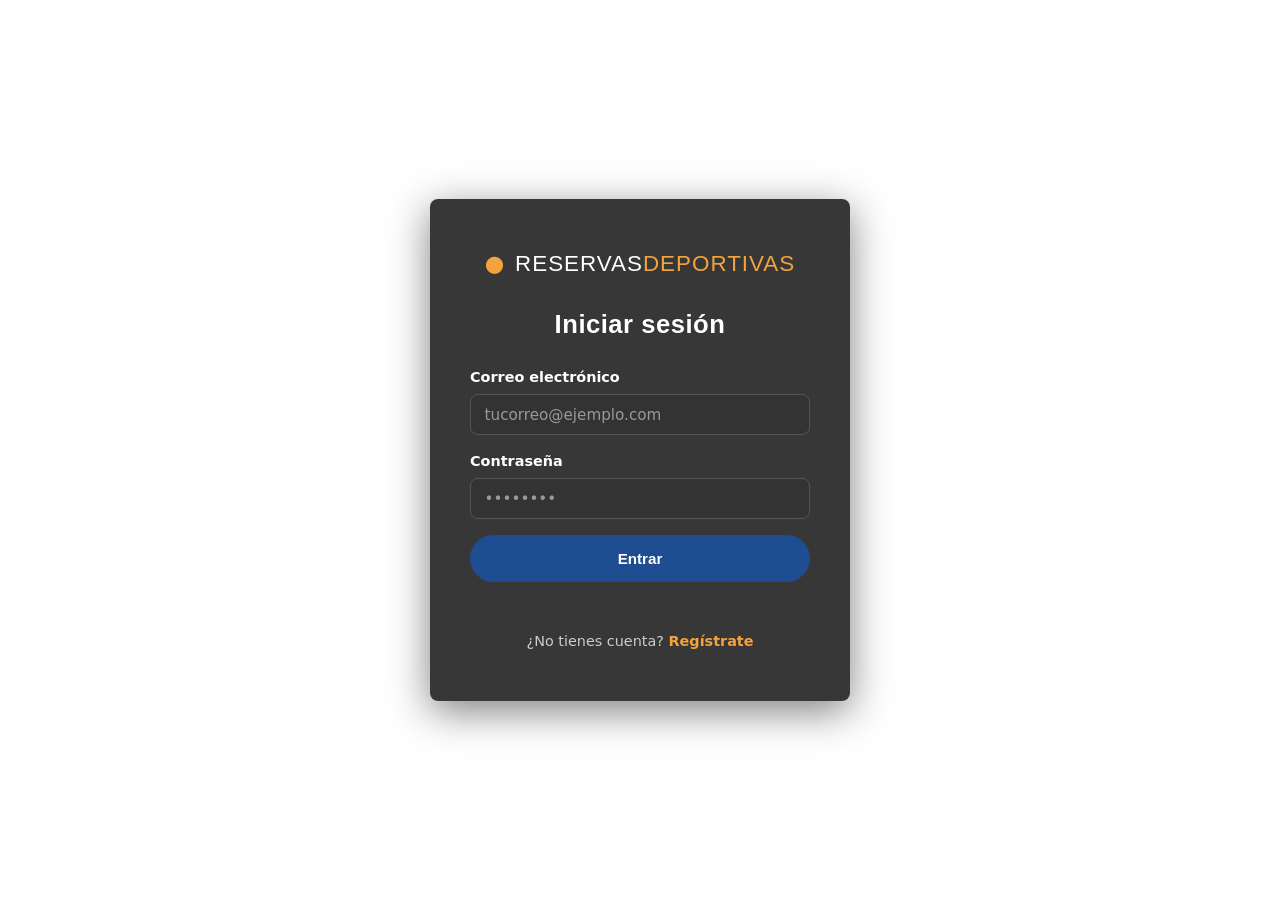
==== commit 87957568: "Remove empty toast div from index.html Removed empty toast div from the HTML structure." ====
--- a/index.html
+++ b/index.html
@@ -107,9 +107,8 @@
     </div>
   </div>
 
-  <div class="toast" id="toast"></div>
 
   <script src="js/auth.js"></script>
   <script src="js/script.js"></script>
 </body>
-</html>+</html>
--- a/style/styles.css
+++ b/style/styles.css
@@ -3,7 +3,7 @@
   --color-deportivo: #1e88e5;
   --color-castillo: #8e44ad;
   --color-salas: #16a085;
-
+ 
   /* Paleta común al resto del sitio */
   --color-fondo: #f4f6f5;
   --color-superficie: #ffffff;
@@ -11,43 +11,43 @@
   --color-texto-claro: #ffffff;
   --color-borde: #dfe3e6;
   --color-sombra: rgba(0, 0, 0, 0.12);
-
+ 
   --fuente-titulo: 'Bebas Neue', 'Georgia', serif;
   --fuente-texto: 'Inter', 'Segoe UI', Arial, sans-serif;
-
+ 
   --espacio-sm: 0.5rem;
   --espacio-md: 1rem;
   --espacio-lg: 2rem;
   --radio-borde: 10px;
 }
-
-
+ 
+ 
 * {
   box-sizing: border-box; 
   margin: 0;
   padding: 0;
 }
-
+ 
 body {
   font-family: var(--fuente-texto);
   color: var(--color-texto);
   background-color: var(--color-fondo);
   line-height: 1.6;
 }
-
+ 
 ul {
   list-style: none;
 }
-
+ 
 a {
   color: inherit;
   text-decoration: none;
 }
-
+ 
 .topbar {
   background-color: var(--color-deportivo);
 }
-
+ 
 .topbar__inner {
   display: flex;
   align-items: center;
@@ -56,99 +56,99 @@
   margin: 0 auto;
   padding: var(--espacio-md) var(--espacio-lg); 
 }
-
+ 
 .brand {
   font-family: var(--fuente-titulo);
   font-size: 1.4rem;
   color: var(--color-texto-claro);
 }
-
+ 
 .nav {
   display: flex;
   gap: var(--espacio-lg);
 }
-
+ 
 .nav__link {
   color: var(--color-texto-claro);
 }
-
+ 
 .hero {
   background-color: var(--color-deportivo);
   color: var(--color-texto-claro);
 }
-
+ 
 .hero__inner {
   max-width: 1100px;
   margin: 0 auto;
   padding: var(--espacio-lg); /* Box Model */
 }
-
+ 
 .hero__title {
   font-family: var(--fuente-titulo);
   font-weight: 400;
   font-size: 2.6rem;
   margin-bottom: var(--espacio-md);
 }
-
+ 
 .hero__subtitle {
   max-width: 60ch;
   margin-bottom: var(--espacio-lg);
 }
-
+ 
 .hero__actions {
   display: flex;
   gap: var(--espacio-md);
   flex-wrap: wrap;
 }
-
+ 
 .hero__stats {
   display: flex;
   gap: var(--espacio-lg);
   margin-top: var(--espacio-lg);
 }
-
+ 
 .stat__num {
   font-family: var(--fuente-titulo);
   font-size: 2rem;
 }
-
+ 
 .section {
   max-width: 1100px;
   margin: 0 auto;
   padding: var(--espacio-lg); /* Box Model */
 }
-
+ 
 .section--dark {
   max-width: none;
   background-color: var(--color-texto);
   color: var(--color-texto-claro);
 }
-
+ 
 .section__title {
   font-family: var(--fuente-titulo);
   font-weight: 400;
   font-size: 1.8rem;
   margin-bottom: var(--espacio-md);
 }
-
+ 
 .section__title--light {
   color: var(--color-texto-claro);
 }
-
+ 
 .section__head {
   display: flex;
   justify-content: space-between;
   align-items: center;
   margin-bottom: var(--espacio-md);
 }
-
-
+ 
+ 
 .board {
   display: grid;
   grid-template-columns: repeat(auto-fill, minmax(250px, 1fr));
   gap: var(--espacio-md);
 }
-
+ 
 .card {
   background-color: var(--color-superficie);
   border: 1px solid var(--color-borde);  
@@ -157,38 +157,38 @@
   margin: 0;                             
   box-shadow: 0 2px 6px var(--color-sombra);
 }
-
+ 
 .steps {
   display: grid;
   grid-template-columns: repeat(3, 1fr);
   gap: var(--espacio-lg);
 }
-
+ 
 .steps__item {
   border-top: 2px solid var(--color-deportivo);
   padding-top: var(--espacio-md); /* Box Model */
 }
-
+ 
 .steps__num {
   font-family: var(--fuente-titulo);
   font-size: 1.6rem;
   color: var(--color-deportivo);
 }
-
+ 
 .reservas-list .empty {
   border: 1px dashed var(--color-borde);
   border-radius: var(--radio-borde);
   padding: var(--espacio-lg);
   text-align: center;
 }
-
+ 
 .footer {
   background-color: var(--color-deportivo);
   color: var(--color-texto-claro);
   text-align: center;
   padding: var(--espacio-md);
 }
-
+ 
 .btn {
   display: inline-block;
   font-family: var(--fuente-texto);
@@ -199,42 +199,42 @@
   margin: 0;                       
   cursor: pointer;
 }
-
+ 
 .btn--primary {
   background-color: var(--color-texto-claro);
   color: var(--color-deportivo);
 }
-
+ 
 .btn--outline {
   background-color: transparent;
   border-color: var(--color-texto-claro);
   color: var(--color-texto-claro);
 }
-
+ 
 .btn--ghost {
   background-color: transparent;
   border-color: var(--color-texto-claro);
   color: var(--color-texto-claro);
 }
-
+ 
 .btn--block {
   display: block;
   width: 100%;
   text-align: center;
 }
-
+ 
 .form {
   display: flex;
   flex-direction: column;
   gap: var(--espacio-md);
 }
-
+ 
 .field {
   display: flex;
   flex-direction: column;
   gap: 0.3rem;
 }
-
+ 
 .field input {
   border: 1px solid var(--color-borde);
   border-radius: 6px;
@@ -242,7 +242,7 @@
   margin: 0;
   font-family: var(--fuente-texto);
 }
-
+ 
 .modal__box {
   background-color: var(--color-superficie);
   border-radius: var(--radio-borde);
@@ -251,16 +251,16 @@
   max-width: 420px;
   box-shadow: 0 8px 24px var(--color-sombra);
 }
-
-
+ 
+ 
 #btnLogin {
   border-color: var(--color-texto-claro);
 }
-
+ 
 #board {
   margin-top: var(--espacio-md);
 }
-
+ 
 #modal {
   position: fixed;
   inset: 0;
@@ -270,11 +270,11 @@
   justify-content: center;
   padding: var(--espacio-md); /* Box Model */
 }
-
+ 
 #modal[aria-hidden="true"] {
   display: none;
 }
-
+ 
 #modalClose {
   border: none;
   border-radius: 50%;
@@ -302,7 +302,7 @@
   gap: var(--espacio-md);
   padding: var(--espacio-lg) 0;
 }
-
+ 
 /* Panel de administración en Grid (Boceto) */
 .admin-panel {
   display: grid;
@@ -310,36 +310,47 @@
   grid-template-rows: 70px 1fr;
   min-height: 100vh;
   /* Sección creada por David */
-}:root{
-  --pitch: #1B4332;
-  --pitch-dark: #10281F;
-  --chalk: #F7F5EF;
+}
+:root{
+  --pitch: #1e4d92;
+  --pitch-dark: #123468;
+  --chalk: #ffffff;
   --charcoal: #16171A;
-  --amber: #E8A33D;
-  --amber-dark: #C97F1E;
+  --amber: #e2a83a;
+  --amber-dark: #c78a1f;
+  --gold-light: #f3cf7d;
   --red: #C1502E;
   --line: rgba(22,23,26,0.12);
-  --line-light: rgba(247,245,239,0.16);
+  --line-light: rgba(255,255,255,0.25);
   --radius: 10px;
-  --shadow: 0 10px 30px rgba(16,40,31,0.12);
-
+  --shadow: 0 10px 30px rgba(30,77,146,0.15);
+ 
   --font-display: "Bebas Neue", Impact, sans-serif;
   --font-body: "Inter", system-ui, sans-serif;
 }
-
+ 
 *{ box-sizing: border-box; }
 html{ scroll-behavior: smooth; }
 body{
   margin:0;
   font-family: var(--font-body);
   color: var(--charcoal);
-  background: var(--chalk);
+  background:
+    repeating-linear-gradient(
+      115deg,
+      rgba(255,255,255,.10) 0px,
+      rgba(255,255,255,.10) 2px,
+      transparent 2px,
+      transparent 55px
+    ),
+    linear-gradient(160deg, var(--gold-light) 0%, var(--amber) 45%, var(--amber-dark) 100%);
+  background-attachment: fixed;
   line-height: 1.5;
 }
 h1,h2,h3{ font-family: var(--font-display); letter-spacing: .02em; margin:0; }
 a{ color:inherit; }
 :focus-visible{ outline: 3px solid var(--amber); outline-offset: 2px; }
-
+ 
 .btn{
   display:inline-flex; align-items:center; justify-content:center;
   padding: .8rem 1.4rem;
@@ -352,14 +363,14 @@
   transition: transform .15s ease, background .15s ease, color .15s ease;
 }
 .btn:hover{ transform: translateY(-2px); }
-.btn--primary{ background: var(--amber); color: var(--charcoal); }
-.btn--primary:hover{ background: var(--amber-dark); }
-.btn--outline{ border-color: var(--charcoal); color: var(--charcoal); background: transparent; }
-.btn--outline:hover{ background: var(--charcoal); color: var(--chalk); }
+.btn--primary{ background: var(--pitch); color: var(--chalk); }
+.btn--primary:hover{ background: var(--pitch-dark); }
+.btn--outline{ border-color: var(--pitch); color: var(--pitch); background: transparent; }
+.btn--outline:hover{ background: var(--pitch); color: var(--chalk); }
 .btn--ghost{ background: transparent; border-color: var(--line-light); color: var(--chalk); }
 .btn--block{ width:100%; }
-
-.topbar{ position: sticky; top:0; z-index: 20; background: var(--charcoal); }
+ 
+.topbar{ position: sticky; top:0; z-index: 20; background: var(--pitch); }
 .topbar__inner{
   max-width: 1180px; margin: 0 auto; padding: .9rem 1.5rem;
   display:flex; align-items:center; justify-content:space-between; gap: 2rem;
@@ -370,37 +381,35 @@
 .nav{ display:flex; gap: 1.6rem; flex:1; justify-content:center; }
 .nav__link{ color: var(--chalk); text-decoration:none; font-weight:500; font-size:.92rem; opacity:.85; }
 .nav__link:hover{ opacity:1; }
-
+ 
 .hero{
-  background:
-    radial-gradient(circle at 85% 20%, rgba(232,163,61,.18), transparent 45%),
-    linear-gradient(180deg, var(--pitch) 0%, var(--pitch-dark) 100%);
-  color: var(--chalk);
+  background: radial-gradient(circle at 85% 15%, rgba(255,255,255,.35), transparent 45%);
+  color: var(--charcoal);
   padding: 4.5rem 1.5rem 3.5rem;
 }
 .hero__inner{ max-width: 780px; margin:0 auto; text-align:center; }
 .hero__eyebrow{
   text-transform: uppercase; letter-spacing:.14em; font-size:.75rem;
-  color: var(--amber); font-weight:700; margin-bottom: .8rem;
-}
-.hero__title{ font-size: clamp(2.4rem, 6vw, 4rem); line-height: 1.02; margin-bottom: 1.1rem; }
+  color: var(--pitch); font-weight:700; margin-bottom: .8rem;
+}
+.hero__title{ font-size: clamp(2.4rem, 6vw, 4rem); line-height: 1.02; margin-bottom: 1.1rem; color: var(--pitch); }
 .hero__subtitle{ font-size: 1.05rem; opacity:.85; max-width: 560px; margin: 0 auto 1.8rem; }
 .hero__actions{ display:flex; gap: .8rem; justify-content:center; flex-wrap:wrap; margin-bottom: 2.6rem; }
-.hero__actions .btn--outline{ border-color: var(--line-light); color: var(--chalk); }
-.hero__actions .btn--outline:hover{ background: var(--chalk); color: var(--charcoal); }
-
-.hero__stats{ display:flex; justify-content:center; gap: 2.4rem; flex-wrap: wrap; border-top: 1px solid var(--line-light); padding-top: 1.6rem; }
+.hero__actions .btn--outline{ border-color: var(--pitch); color: var(--pitch); }
+.hero__actions .btn--outline:hover{ background: var(--pitch); color: var(--chalk); }
+ 
+.hero__stats{ display:flex; justify-content:center; gap: 2.4rem; flex-wrap: wrap; border-top: 1px solid rgba(30,77,146,.2); padding-top: 1.6rem; }
 .stat{ display:flex; flex-direction:column; align-items:center; }
-.stat__num{ font-family: var(--font-display); font-size: 2.1rem; color: var(--amber); }
+.stat__num{ font-family: var(--font-display); font-size: 2.1rem; color: var(--pitch); }
 .stat__label{ font-size:.78rem; opacity:.8; text-transform: uppercase; letter-spacing:.06em; }
-
+ 
 /* ---------- Sections ---------- */
 .section{ max-width: 1180px; margin: 0 auto; padding: 3.5rem 1.5rem; }
-.section--dark{ max-width:none; background: var(--charcoal); color: var(--chalk); }
+.section--dark{ max-width:none; background: var(--pitch); color: var(--chalk); }
 .section__head{ display:flex; align-items:center; justify-content:space-between; gap:1rem; flex-wrap: wrap; margin-bottom: 1.6rem; }
-.section__title{ font-size: 2.2rem; }
-.section__title--light{ max-width: 1180px; margin: 0 auto 2.2rem; padding: 0 1.5rem; }
-
+.section__title{ font-size: 2.2rem; color: var(--pitch); }
+.section__title--light{ max-width: 1180px; margin: 0 auto 2.2rem; padding: 0 1.5rem; color: var(--chalk); }
+ 
 .filters{ display:flex; gap:.5rem; flex-wrap:wrap; }
 .filter{
   border: 2px solid var(--line); background: transparent;
@@ -408,7 +417,7 @@
   cursor:pointer; color: var(--charcoal);
 }
 .filter.is-active{ background: var(--pitch); border-color: var(--pitch); color: var(--chalk); }
-
+ 
 .board{ display:grid; grid-template-columns: repeat(auto-fill, minmax(280px, 1fr)); gap: 1.3rem; }
 .card{
   background:#fff; border-radius: var(--radius); box-shadow: var(--shadow);
@@ -421,7 +430,7 @@
 .card__sport{ font-size:.72rem; text-transform:uppercase; letter-spacing:.08em; font-weight:700; color: var(--amber); }
 .card__slots{ font-family: var(--font-display); font-size:1.1rem; }
 .card__body{ padding: 1.1rem; flex:1; display:flex; flex-direction:column; gap:.5rem; }
-.card__title{ font-size: 1.4rem; }
+.card__title{ font-size: 1.4rem; color: var(--pitch); }
 .card__meta{ font-size:.85rem; color:#555; }
 .card__bar{ height:6px; border-radius:999px; background: var(--line); overflow:hidden; margin-top:.3rem; }
 .card__bar-fill{ height:100%; background: var(--amber); }
@@ -429,12 +438,13 @@
 .card.is-full .card__slots{ color: var(--red); }
 .card.is-full .btn--primary{ background: var(--line); color:#888; cursor:not-allowed; }
 .card.is-full .btn--primary:hover{ transform:none; background: var(--line); }
-
+ 
 .steps{ list-style:none; margin:0 auto; padding:0 1.5rem; max-width:1180px; display:grid; grid-template-columns: repeat(auto-fit,minmax(220px,1fr)); gap:2rem; }
+.steps__item{ border-top: 2px solid var(--pitch); padding-top: 1rem; }
 .steps__item h3{ font-family: var(--font-body); font-weight:700; font-size:1.05rem; margin: .4rem 0 .4rem; }
 .steps__item p{ opacity:.75; font-size:.92rem; }
-.steps__num{ font-family: var(--font-display); color: var(--amber); font-size:2rem; }
-
+.steps__num{ font-family: var(--font-display); color: var(--pitch); font-size:2rem; }
+ 
 .reservas-list{ display:flex; flex-direction:column; gap: .8rem; }
 .empty{ color:#777; }
 .reserva-item{
@@ -445,17 +455,17 @@
 .reserva-item__info strong{ display:block; font-size:1.05rem; }
 .reserva-item__info span{ font-size:.82rem; color:#666; }
 .badge{ background: var(--pitch); color: var(--chalk); font-size:.72rem; font-weight:700; padding:.3rem .7rem; border-radius:999px; }
-
-.footer{ text-align:center; padding: 2rem 1.5rem 3rem; font-size:.8rem; color:#777; }
-
+ 
+.footer{ text-align:center; padding: 2rem 1.5rem 3rem; font-size:.8rem; color: var(--chalk); background: #000000; }
+ 
 .modal{
-  position:fixed; inset:0; background: rgba(16,17,20,.55);
+  position:fixed; inset:0; background: rgba(28,37,48,.6);
   display:flex; align-items:center; justify-content:center; padding:1.5rem;
   opacity:0; pointer-events:none; transition:opacity .18s ease; z-index: 50;
 }
 .modal.is-open{ opacity:1; pointer-events:auto; }
 .modal__box{
-  background: var(--chalk); border-radius: var(--radius); padding: 1.8rem;
+  background: #fff; border-radius: var(--radius); padding: 1.8rem;
   max-width: 420px; width:100%; position:relative; box-shadow: 0 20px 60px rgba(0,0,0,.35);
   transform: translateY(10px); transition: transform .18s ease;
 }
@@ -465,274 +475,274 @@
   font-size:1.6rem; line-height:1; cursor:pointer; color:#666;
 }
 .modal__eyebrow{ text-transform:uppercase; letter-spacing:.08em; font-size:.72rem; color: var(--amber-dark); font-weight:700; margin:0 0 .3rem; }
-.modal__title{ font-size: 1.8rem; margin-bottom:.2rem; }
+.modal__title{ font-size: 1.8rem; margin-bottom:.2rem; color: var(--pitch); }
 .modal__meta{ font-size:.85rem; color:#666; margin-bottom:1.2rem; }
-
+ 
 .form{ display:flex; flex-direction:column; gap: .9rem; }
 .field{ display:flex; flex-direction:column; gap:.35rem; font-size:.85rem; font-weight:600; }
 .field input{
   font-family: var(--font-body); font-size: .95rem; padding: .65rem .8rem;
   border-radius: 8px; border: 1.5px solid var(--line); background:#fff;
 }
-.field input:focus{ border-color: var(--amber); }
+.field input:focus{ border-color: var(--pitch); }
 .form__error{ color: var(--red); font-size: .82rem; min-height: 1em; margin:0; }
-
-
+ 
+ 
 .toast{
   position: fixed; bottom: 1.5rem; left:50%; transform: translateX(-50%) translateY(120%);
-  background: var(--charcoal); color: var(--chalk); padding: .9rem 1.4rem;
+  background: var(--pitch); color: var(--chalk); padding: .9rem 1.4rem;
   border-radius: 999px; font-size:.9rem; font-weight:600; box-shadow: var(--shadow);
   transition: transform .25s ease; z-index: 60;
 }
 .toast.is-visible{ transform: translateX(-50%) translateY(0); }
-
+ 
 /* =====================================================
    RESPONSIVE DESIGN
    3 puntos de corte: móvil, tablet y escritorio
    ===================================================== */
-
-
+ 
+ 
 /* =========================
    MÓVIL
    Hasta 720px
    ========================= */
-
+ 
 @media (max-width: 720px) {
-
+ 
   /* Navegación */
   .topbar__inner {
     padding: .8rem 1rem;
     gap: 1rem;
   }
-
+ 
   .brand {
     font-size: 1.1rem;
   }
-
+ 
   .nav {
     display: none;
   }
-
-
+ 
+ 
   /* Hero */
   .hero {
     padding: 3rem 1rem 2.5rem;
   }
-
+ 
   .hero__title {
     font-size: 2.4rem;
   }
-
+ 
   .hero__subtitle {
     font-size: .95rem;
   }
-
+ 
   .hero__actions {
     flex-direction: column;
     width: 100%;
   }
-
+ 
   .hero__actions .btn {
     width: 100%;
   }
-
-
+ 
+ 
   /* Estadísticas */
   .hero__stats {
     gap: 1.2rem;
   }
-
-
+ 
+ 
   /* Secciones */
   .section {
     padding: 2.5rem 1rem;
   }
-
+ 
   .section__title {
     font-size: 1.8rem;
   }
-
-
+ 
+ 
   /* Filtros */
   .filters {
     width: 100%;
   }
-
+ 
   .filter {
     flex: 1;
     text-align: center;
   }
-
-
+ 
+ 
   /* Tarjetas deportivas */
   .board {
     grid-template-columns: 1fr;
     gap: 1rem;
   }
-
+ 
   .card {
     width: 100%;
   }
-
-
+ 
+ 
   /* Pasos */
   .steps {
     grid-template-columns: 1fr;
     gap: 1.5rem;
     padding: 0 1rem;
   }
-
-
+ 
+ 
   /* Reservas */
   .reserva-item {
     flex-direction: column;
     align-items: flex-start;
   }
-
+ 
   .badge {
     align-self: flex-start;
   }
-
-
+ 
+ 
   /* Modal */
   .modal {
     padding: 1rem;
   }
-
+ 
   .modal__box {
     max-width: 100%;
     padding: 1.4rem;
   }
-
-
+ 
+ 
   /* Botones */
   .btn {
     width: 100%;
   }
-
-
+ 
+ 
   /* Formulario */
   .field input {
     width: 100%;
   }
-
-
+ 
+ 
   /* Toast */
   .toast {
     width: calc(100% - 2rem);
     text-align: center;
   }
 }
-
-
+ 
+ 
 /* =========================
    TABLET
    721px - 1024px
    ========================= */
-
+ 
 @media (min-width: 721px) and (max-width: 1024px) {
-
+ 
   /* Navegación */
   .topbar__inner {
     padding: .9rem 1.2rem;
   }
-
+ 
   .nav {
     gap: 1rem;
   }
-
+ 
   .nav__link {
     font-size: .85rem;
   }
-
-
+ 
+ 
   /* Hero */
   .hero {
     padding: 3.5rem 1.5rem;
   }
-
+ 
   .hero__title {
     font-size: 3.2rem;
   }
-
-
+ 
+ 
   /* Secciones */
   .section {
     padding: 3rem 1.5rem;
   }
-
-
+ 
+ 
   /* Tarjetas */
   .board {
     grid-template-columns: repeat(2, 1fr);
     gap: 1.2rem;
   }
-
+ 
   .deportes-grid {
     grid-template-columns: repeat(2, 1fr);
   }
-
-
+ 
+ 
   /* Pasos */
   .steps {
     grid-template-columns: repeat(2, 1fr);
     gap: 1.5rem;
   }
-
-
+ 
+ 
   /* Modal */
   .modal__box {
     max-width: 450px;
   }
 }
-
-
+ 
+ 
 /* =========================
    ESCRITORIO
    Desde 1025px
    ========================= */
-
+ 
 @media (min-width: 1025px) {
-
+ 
   .topbar__inner {
     max-width: 1180px;
   }
-
+ 
   .nav {
     display: flex;
   }
-
+ 
   .board {
     grid-template-columns: repeat(3, 1fr);
   }
-
+ 
   .deportes-grid {
     grid-template-columns: repeat(3, 1fr);
   }
-
+ 
   .steps {
     grid-template-columns: repeat(3, 1fr);
   }
-
+ 
 }
 /* ============================================================
    app-extra.css
    Piezas nuevas: acciones del topbar según sesión, panel admin
    y aviso de "reservando como" en el modal.
    ============================================================ */
-
+ 
 .nav__actions {
   display: flex;
   align-items: center;
   gap: 0.85rem;
 }
-
+ 
 .nav__user {
   font-size: 0.9rem;
   color: #fff;
   opacity: 0.9;
 }
-
+ 
 .reserva-como {
   background: #f5f1e6;
   border-radius: 10px;
@@ -741,7 +751,7 @@
   font-size: 0.9rem;
   color: #22301f;
 }
-
+ 
 /* Panel de administración */
 .admin-header {
   display: flex;
@@ -750,20 +760,20 @@
   flex-wrap: wrap;
   gap: 1rem;
 }
-
+ 
 .form--grid {
   display: grid;
   grid-template-columns: 1fr 1fr;
   gap: 1rem;
   max-width: 720px;
 }
-
+ 
 .form--grid .field:nth-child(3),
 .form--grid button,
 .form--grid .form__error {
   grid-column: 1 / -1;
 }
-
+ 
 .admin-event {
   display: flex;
   justify-content: space-between;
@@ -775,12 +785,12 @@
   margin-bottom: 0.6rem;
   background: #fff;
 }
-
+ 
 .admin-event span {
   color: #6b6455;
   font-size: 0.9rem;
 }
-
+ 
 @media (max-width: 640px) {
   .form--grid {
     grid-template-columns: 1fr;
@@ -791,19 +801,19 @@
    Piezas nuevas: acciones del topbar según sesión, panel admin
    y aviso de "reservando como" en el modal.
    ============================================================ */
-
+ 
 .nav__actions {
   display: flex;
   align-items: center;
   gap: 0.85rem;
 }
-
+ 
 .nav__user {
   font-size: 0.9rem;
   color: #fff;
   opacity: 0.9;
 }
-
+ 
 .reserva-como {
   background: #f5f1e6;
   border-radius: 10px;
@@ -812,7 +822,7 @@
   font-size: 0.9rem;
   color: #22301f;
 }
-
+ 
 /* Panel de administración */
 .admin-header {
   display: flex;
@@ -821,26 +831,26 @@
   flex-wrap: wrap;
   gap: 1rem;
 }
-
+ 
 .form--grid {
   display: grid;
   grid-template-columns: 1fr 1fr;
   gap: 1rem;
   max-width: 720px;
 }
-
+ 
 .form--grid .field:nth-child(3),
 .form--grid button,
 .form--grid .form__error {
   grid-column: 1 / -1;
 }
-
+ 
 .admin-events-grid {
   display: grid;
   grid-template-columns: repeat(auto-fill, minmax(240px, 1fr));
   gap: 1rem;
 }
-
+ 
 .admin-event {
   display: flex;
   flex-direction: column;
@@ -851,13 +861,13 @@
   background: #fff;
   box-shadow: 0 4px 14px rgba(0, 0, 0, 0.04);
 }
-
+ 
 .admin-event__head {
   display: flex;
   align-items: center;
   justify-content: space-between;
 }
-
+ 
 .admin-event__badge {
   display: inline-block;
   background: #f2a33e;
@@ -869,7 +879,7 @@
   text-transform: uppercase;
   letter-spacing: 0.4px;
 }
-
+ 
 .admin-event__delete {
   border: none;
   background: transparent;
@@ -881,50 +891,51 @@
   color: #c0392b;
   transition: background 0.15s ease;
 }
-
+ 
 .admin-event__delete:hover {
   background: rgba(192, 57, 43, 0.1);
 }
-
+ 
 .admin-event__nombre {
   margin: 0.2rem 0 0;
   font-size: 1.05rem;
   color: #22301f;
 }
-
+ 
 .admin-event__meta {
   margin: 0;
   color: #6b6455;
   font-size: 0.85rem;
 }
-
+ 
 .admin-event__aforo {
   margin-top: 0.5rem;
 }
-
+ 
 .admin-event__aforo-barra {
   height: 6px;
   border-radius: 999px;
   background: #eee6d6;
   overflow: hidden;
 }
-
+ 
 .admin-event__aforo-barra span {
   display: block;
   height: 100%;
   background: #1f8a4c;
   border-radius: 999px;
 }
-
+ 
 .admin-event__aforo-texto {
   display: block;
   margin-top: 0.3rem;
   font-size: 0.8rem;
   color: #6b6455;
 }
-
+ 
 @media (max-width: 640px) {
   .form--grid {
     grid-template-columns: 1fr;
   }
-}+}
+ 
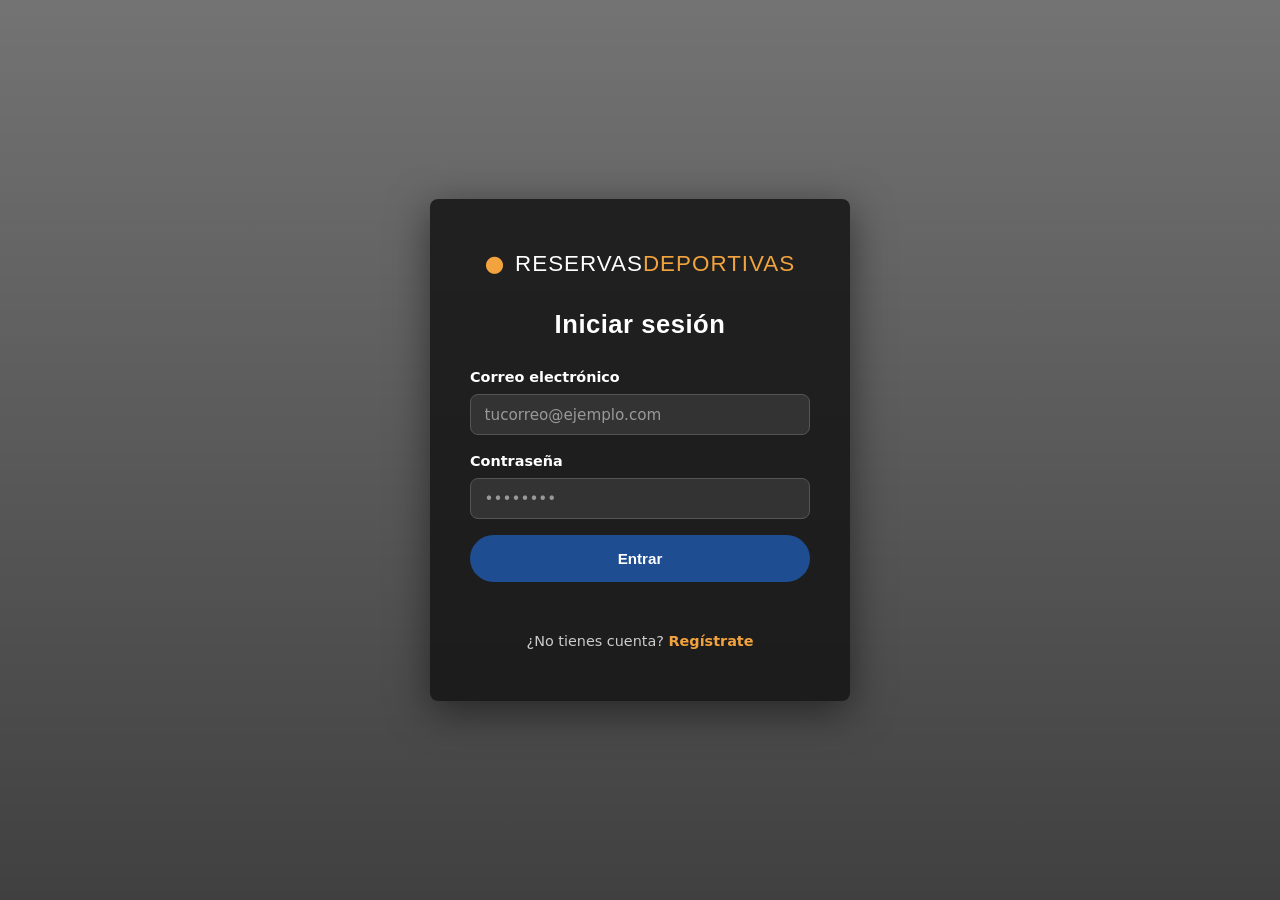
==== commit 5a223c10: "Cambio cancelar reserva y envio de correo" ====
--- a/index.html
+++ b/index.html
@@ -7,9 +7,15 @@
 <link rel="preconnect" href="https://fonts.googleapis.com">
 <link href="https://fonts.googleapis.com/css2?family=Bebas+Neue&family=Inter:wght@400;500;600;700&display=swap" rel="stylesheet">
 <link rel="stylesheet" href="style/styles.css">
-<link rel="stylesheet" href="style/app-extra.css">
+<link rel="stylesheet" href="style/appExtra.css">
+<link rel="stylesheet" href="style/popups.css">
+<style>
+  /* Oculta toda la página hasta que auth.js confirme que hay sesión.
+     Si no hay sesión, auth.js redirige a login.html sin llegar a mostrar esto. */
+  body.verificando-sesion { visibility: hidden; }
+</style>
 </head>
-<body>
+<body class="verificando-sesion">
 
   <header class="topbar">
     <div class="topbar__inner">
@@ -43,7 +49,7 @@
         <div class="stat"><span class="stat__num" id="statPlazas">0</span><span class="stat__label">plazas libres</span></div>
         <div class="stat"><span class="stat__num" id="statReservas">0</span><span class="stat__label">reservas hoy</span></div>
       </div>
-    
+
     </div>
   </section>
 
@@ -107,8 +113,16 @@
     </div>
   </div>
 
+  <!-- Popup animado: reserva confirmada, confirmar cancelación, errores.
+       Su contenido lo genera script.js -->
+  <div class="popup" id="popup" aria-hidden="true">
+    <div class="popup__box" id="popupBox" role="dialog" aria-modal="true"></div>
+  </div>
+
+  <!-- Aviso rápido (toast) -->
+  <div class="toast" id="toast"></div>
 
   <script src="js/auth.js"></script>
   <script src="js/script.js"></script>
 </body>
-</html>
+</html>
--- a/style/styles.css
+++ b/style/styles.css
@@ -938,4 +938,3 @@
     grid-template-columns: 1fr;
   }
 }
- 
--- a/style/appExtra.css
+++ b/style/appExtra.css
@@ -0,0 +1,144 @@
+
+/* ============================================================
+   appExtra.css
+   Piezas nuevas: acciones del topbar según sesión, panel admin
+   y aviso de "reservando como" en el modal.
+   ============================================================ */
+
+.nav__actions {
+  display: flex;
+  align-items: center;
+  gap: 0.85rem;
+}
+
+.nav__user {
+  font-size: 0.9rem;
+  color: #fff;
+  opacity: 0.9;
+}
+
+.reserva-como {
+  background: #f5f1e6;
+  border-radius: 10px;
+  padding: 0.6rem 0.9rem;
+  margin-bottom: 1rem;
+  font-size: 0.9rem;
+  color: #22301f;
+}
+
+/* Panel de administración */
+.admin-header {
+  display: flex;
+  align-items: center;
+  justify-content: space-between;
+  flex-wrap: wrap;
+  gap: 1rem;
+}
+
+.form--grid {
+  display: grid;
+  grid-template-columns: 1fr 1fr;
+  gap: 1rem;
+  max-width: 720px;
+}
+
+.form--grid .field:nth-child(3),
+.form--grid button,
+.form--grid .form__error {
+  grid-column: 1 / -1;
+}
+
+.admin-events-grid {
+  display: grid;
+  grid-template-columns: repeat(auto-fill, minmax(240px, 1fr));
+  gap: 1rem;
+}
+
+.admin-event {
+  display: flex;
+  flex-direction: column;
+  gap: 0.4rem;
+  padding: 1.1rem;
+  border: 1px solid #e4e0d4;
+  border-radius: 14px;
+  background: #fff;
+  box-shadow: 0 4px 14px rgba(0, 0, 0, 0.04);
+}
+
+.admin-event__head {
+  display: flex;
+  align-items: center;
+  justify-content: space-between;
+}
+
+.admin-event__badge {
+  display: inline-block;
+  background: #f2a33e;
+  color: #22301f;
+  font-size: 0.75rem;
+  font-weight: 700;
+  padding: 0.2rem 0.6rem;
+  border-radius: 999px;
+  text-transform: uppercase;
+  letter-spacing: 0.4px;
+}
+
+.admin-event__delete {
+  border: none;
+  background: transparent;
+  cursor: pointer;
+  font-size: 1.1rem;
+  line-height: 1;
+  padding: 0.25rem 0.4rem;
+  border-radius: 8px;
+  color: #c0392b;
+  transition: background 0.15s ease;
+}
+
+.admin-event__delete:hover {
+  background: rgba(192, 57, 43, 0.1);
+}
+
+.admin-event__nombre {
+  margin: 0.2rem 0 0;
+  font-size: 1.05rem;
+  color: #22301f;
+}
+
+.admin-event__meta {
+  margin: 0;
+  color: #6b6455;
+  font-size: 0.85rem;
+}
+
+.admin-event__aforo {
+  margin-top: 0.5rem;
+}
+
+.admin-event__aforo-barra {
+  height: 6px;
+  border-radius: 999px;
+  background: #eee6d6;
+  overflow: hidden;
+}
+
+.admin-event__aforo-barra span {
+  display: block;
+  height: 100%;
+  background: #1f8a4c;
+  border-radius: 999px;
+}
+
+.admin-event__aforo-texto {
+  display: block;
+  margin-top: 0.3rem;
+  font-size: 0.8rem;
+  color: #6b6455;
+}
+
+@media (max-width: 640px) {
+  .form--grid {
+    grid-template-columns: 1fr;
+  }
+}
+ 
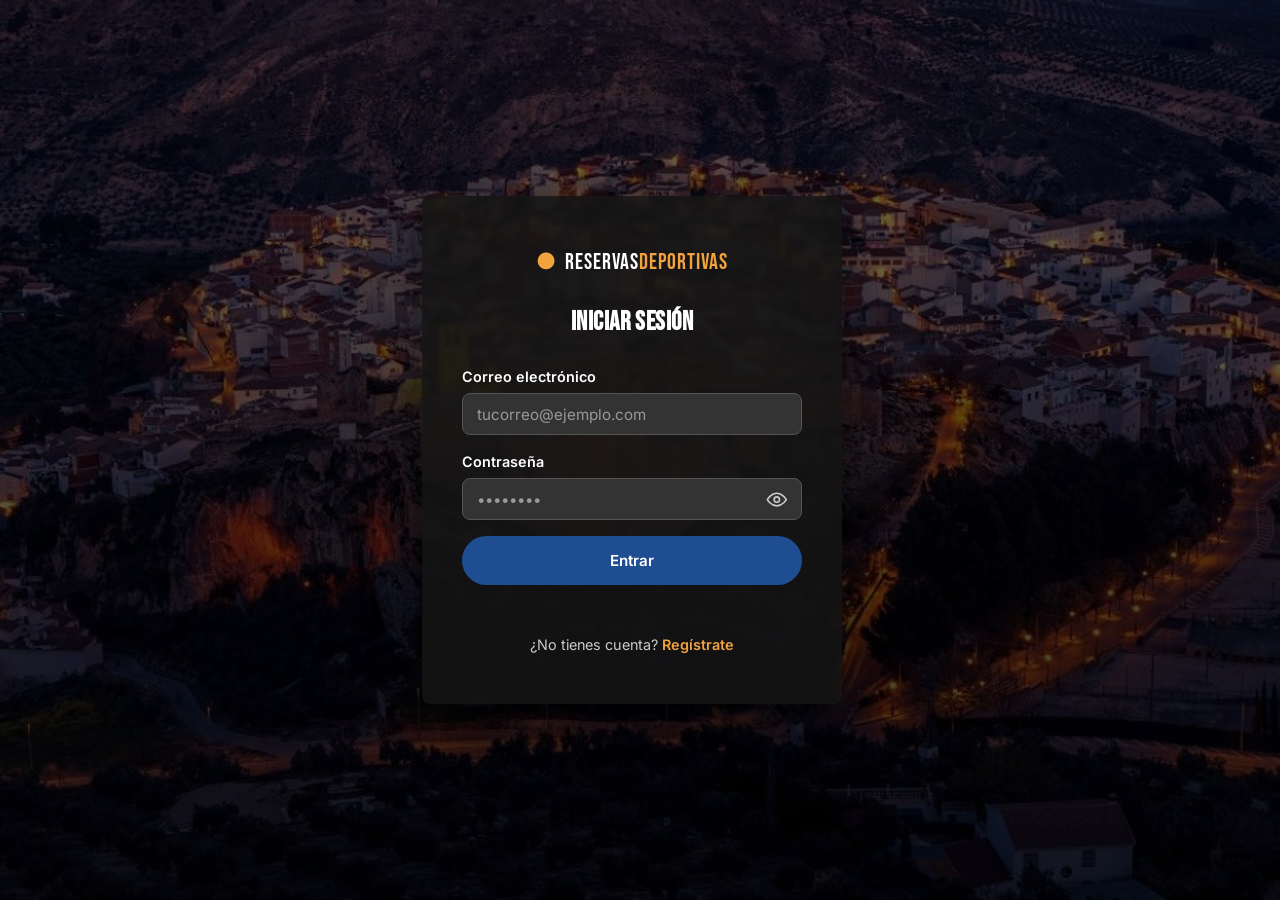
==== commit b6a54983: "Cambios de errores y nuevas soluciones" ====
--- a/index.html
+++ b/index.html
@@ -3,12 +3,14 @@
 <head>
 <meta charset="UTF-8">
 <meta name="viewport" content="width=device-width, initial-scale=1.0">
-<title>Reservas · Eventos deportivos</title>
+<title>Reservas · Pistas deportivas</title>
 <link rel="preconnect" href="https://fonts.googleapis.com">
 <link href="https://fonts.googleapis.com/css2?family=Bebas+Neue&family=Inter:wght@400;500;600;700&display=swap" rel="stylesheet">
 <link rel="stylesheet" href="style/styles.css">
-<link rel="stylesheet" href="style/appExtra.css">
+<link rel="stylesheet" href="style/app-extra.css">
 <link rel="stylesheet" href="style/popups.css">
+<link rel="stylesheet" href="style/accesibilidad-fix.css">
+<link rel="stylesheet" href="style/calendario.css">
 <style>
   /* Oculta toda la página hasta que auth.js confirme que hay sesión.
      Si no hay sesión, auth.js redirige a login.html sin llegar a mostrar esto. */
@@ -23,8 +25,8 @@
         <span class="brand__mark">●</span>
         <span class="brand__name">RESERVAS<span class="brand__name--accent">DEPORTIVAS</span></span>
       </div>
-      <nav class="nav">
-        <a href="#eventos" class="nav__link">Eventos</a>
+      <nav class="nav" aria-label="Principal">
+        <a href="#eventos" class="nav__link">Pistas</a>
         <a href="#como-funciona" class="nav__link">Cómo funciona</a>
         <a href="#mis-reservas" class="nav__link">Mis reservas</a>
       </nav>
@@ -35,18 +37,19 @@
     </div>
   </header>
 
+  <main>
   <section class="hero">
     <div class="hero__inner">
-      <p class="hero__eyebrow">Temporada 2026 · Plazas limitadas</p>
+      <p class="hero__eyebrow">Temporada 2026 · Reserva por pista, día y hora</p>
       <h1 class="hero__title">Reserva tu pista.<br>Juega cuando quieras.</h1>
-      <p class="hero__subtitle">Encuentra pistas y eventos deportivos cerca de ti, comprueba las plazas libres en tiempo real y confirma tu reserva en dos clics.</p>
+      <p class="hero__subtitle">Encuentra pistas deportivas cerca de ti, mira en el calendario qué días y horas están libres y reserva tu pista en pocos clics.</p>
       <div class="hero__actions">
-        <a href="#eventos" class="btn btn--primary">Ver eventos disponibles</a>
+        <a href="#eventos" class="btn btn--primary">Ver pistas disponibles</a>
         <a href="#como-funciona" class="btn btn--outline">Cómo funciona</a>
       </div>
       <div class="hero__stats">
-        <div class="stat"><span class="stat__num" id="statEventos">0</span><span class="stat__label">eventos activos</span></div>
-        <div class="stat"><span class="stat__num" id="statPlazas">0</span><span class="stat__label">plazas libres</span></div>
+        <div class="stat"><span class="stat__num" id="statEventos">0</span><span class="stat__label">pistas disponibles</span></div>
+        <div class="stat"><span class="stat__num" id="statPlazas">0</span><span class="stat__label">horarios libres hoy</span></div>
         <div class="stat"><span class="stat__num" id="statReservas">0</span><span class="stat__label">reservas hoy</span></div>
       </div>
 
@@ -55,8 +58,8 @@
 
   <section class="section" id="eventos">
     <div class="section__head">
-      <h2 class="section__title">Próximos eventos</h2>
-      <div class="filters" id="filtros"></div>
+      <h2 class="section__title">Nuestras pistas</h2>
+      <div class="filters" id="filtros" role="group" aria-label="Filtrar por deporte"></div>
     </div>
     <div class="board" id="board"><!-- tarjetas generadas por JS --></div>
   </section>
@@ -67,19 +70,20 @@
       <li class="steps__item">
         <span class="steps__num">01</span>
         <h3>Crea tu cuenta</h3>
-        <p>Regístrate con tu correo. Sin cuenta no se puede reservar, para que cada plaza quede siempre a nombre de alguien real.</p>
+        <p>Regístrate con tu correo. Sin cuenta no se puede reservar, para que cada pista quede siempre a nombre de alguien real.</p>
       </li>
       <li class="steps__item">
         <span class="steps__num">02</span>
-        <h3>Elige tu evento</h3>
-        <p>Filtra por deporte y revisa el marcador de plazas disponibles de cada pista.</p>
+        <h3>Elige pista, día y hora</h3>
+        <p>Abre el calendario de la pista que quieras: las horas libres se pueden elegir y las completas aparecen en rojo claro.</p>
       </li>
       <li class="steps__item">
         <span class="steps__num">03</span>
-        <h3>Reserva tu plaza</h3>
-        <p>Confirma cuántas plazas necesitas. Tu reserva queda bloqueada al instante y aparece en "Mis reservas".</p>
+        <h3>Reserva y paga</h3>
+        <p>Tu reserva queda pendiente hasta que hagas el pago y el administrador lo confirme. Te avisamos por correo.</p>
       </li>
     </ol>
+    <p class="pago-banner" id="pagoBanner" hidden></p>
   </section>
 
   <section class="section" id="mis-reservas">
@@ -87,42 +91,75 @@
     <div class="reservas-list" id="reservasList">
       <p class="empty">Inicia sesión para ver tus reservas.</p>
     </div>
+    <nav class="paginacion" id="reservasPaginacion" aria-label="Paginación de mis reservas" hidden></nav>
   </section>
+  </main>
 
   <footer class="footer">
-    <p>Proyecto de prácticas · Prototipo del Sprint 1 · Reservas eventos deportivos</p>
+    <p>Proyecto de prácticas · Reservas de pistas deportivas</p>
   </footer>
 
-  <!-- Modal de reserva -->
+  <!-- Modal de reserva: calendario + horas -->
   <div class="modal" id="modal" aria-hidden="true">
-    <div class="modal__box">
-      <button class="modal__close" id="modalClose" aria-label="Cerrar">×</button>
+    <div class="modal__box modal__box--reserva" role="dialog" aria-modal="true" aria-labelledby="modalTitulo" tabindex="-1">
+      <button type="button" class="modal__close" id="modalClose" aria-label="Cerrar">×</button>
       <p class="modal__eyebrow" id="modalDeporte">Deporte</p>
-      <h3 class="modal__title" id="modalTitulo">Nombre del evento</h3>
-      <p class="modal__meta" id="modalMeta">Fecha · Lugar</p>
+      <h3 class="modal__title" id="modalTitulo">Nombre de la pista</h3>
+      <p class="modal__meta" id="modalMeta">Lugar · Precio</p>
 
-      <form id="formReserva" class="form">
+      <div class="reserva-layout">
+        <section class="cal" aria-label="Calendario de reservas">
+          <div class="cal__cabecera">
+            <div class="cal__selects">
+              <label class="sr-only" for="calMes">Mes</label>
+              <select id="calMes" class="cal__select"></select>
+              <label class="sr-only" for="calAnio">Año</label>
+              <select id="calAnio" class="cal__select"></select>
+            </div>
+            <div class="cal__flechas">
+              <button type="button" id="calPrev" class="cal__flecha" aria-label="Mes anterior">‹</button>
+              <button type="button" id="calNext" class="cal__flecha" aria-label="Mes siguiente">›</button>
+            </div>
+          </div>
+          <div class="cal__semana" aria-hidden="true">
+            <span>Lun</span><span>Mar</span><span>Mié</span><span>Jue</span><span>Vie</span><span>Sáb</span><span>Dom</span>
+          </div>
+          <div class="cal__grid" id="calGrid"></div>
+          <ul class="cal__leyenda">
+            <li><span class="leyenda__muestra leyenda__muestra--libre"></span>Con horas libres</li>
+            <li><span class="leyenda__muestra leyenda__muestra--completo"></span>Completo</li>
+            <li><span class="leyenda__muestra leyenda__muestra--cerrado"></span>No disponible</li>
+          </ul>
+        </section>
+
+        <section class="slots" aria-live="polite">
+          <h4 class="slots__titulo" id="slotsTitulo">Horarios disponibles</h4>
+          <div class="slots__grid" id="slotsGrid"></div>
+          <p class="slots__mensaje" id="slotsMensaje"></p>
+        </section>
+      </div>
+
+      <form id="formReserva" class="form" novalidate>
         <p class="reserva-como" id="reservaComo"><!-- "Reservando como: Nombre (email)" --></p>
-        <label class="field">
-          <span>Número de plazas</span>
-          <input type="number" name="plazas" min="1" max="4" value="1" required>
-        </label>
-        <p class="form__error" id="formError"></p>
-        <button type="submit" class="btn btn--primary btn--block">Confirmar reserva</button>
+        <div class="resumen" id="resumen" hidden></div>
+        <p class="pago-nota" id="pagoNota"></p>
+        <p class="form__error" id="formError" role="alert"></p>
+        <button type="submit" class="btn btn--primary btn--block" id="btnReservar" disabled>Reservar pista</button>
       </form>
     </div>
   </div>
 
-  <!-- Popup animado: reserva confirmada, confirmar cancelación, errores.
-       Su contenido lo genera script.js -->
+  <!-- Popup animado: reserva recibida, confirmar cancelación, errores.
+       Su contenido lo genera ui.js -->
   <div class="popup" id="popup" aria-hidden="true">
     <div class="popup__box" id="popupBox" role="dialog" aria-modal="true"></div>
   </div>
 
   <!-- Aviso rápido (toast) -->
-  <div class="toast" id="toast"></div>
+  <div class="toast" id="toast" role="status" aria-live="polite"></div>
 
   <script src="js/auth.js"></script>
+  <script src="js/ui.js"></script>
   <script src="js/script.js"></script>
 </body>
 </html>
--- a/style/calendario.css
+++ b/style/calendario.css
@@ -0,0 +1,481 @@
+/* ============================================================
+   calendario.css
+   Calendario de reserva con horas (estilo restaurante / Amelia),
+   tarjetas de pista con imagen y precio, forma de pago, estados de
+   reserva y paginación.
+
+   NO cambia ningún color de styles.css: solo usa las variables de tu
+   paleta (--pitch, --amber, --amber-dark, --gold-light, --red, --chalk,
+   --charcoal, --line, --radius, --shadow). El rojo claro de las horas
+   completas es --red con transparencia.
+   Se carga DESPUÉS de styles.css, popups.css y accesibilidad-fix.css.
+   ============================================================ */
+
+/* Los elementos con atributo hidden siempre se ocultan, aunque tengan display propio */
+[hidden] { display: none !important; }
+
+/* Texto solo para lectores de pantalla */
+.sr-only {
+  position: absolute;
+  width: 1px;
+  height: 1px;
+  margin: -1px;
+  padding: 0;
+  overflow: hidden;
+  clip: rect(0, 0, 0, 0);
+  white-space: nowrap;
+  border: 0;
+}
+
+
+/* ------------------------------------------------------------
+   Tarjetas de pista: imagen, número de pistas y precio
+   ------------------------------------------------------------ */
+.card--pista .card__img {
+  display: block;
+  width: 100%;
+  height: 165px;
+  object-fit: cover;
+  background: var(--line);
+}
+
+.card__precio {
+  margin: .4rem 0 0;
+  font-size: .85rem;
+  color: #444;
+}
+
+.card__precio strong {
+  font-family: var(--font-display);
+  font-size: 1.6rem;
+  font-weight: 400;
+  letter-spacing: .02em;
+  color: var(--pitch);
+}
+
+
+/* ------------------------------------------------------------
+   Forma de pago (visible en la web)
+   ------------------------------------------------------------ */
+.pago-banner {
+  max-width: calc(1180px - 3rem);
+  margin: 2.2rem auto 0;
+  padding: 1rem 1.3rem;
+  border: 2px solid var(--gold-light);
+  border-radius: var(--radius);
+  background: rgba(255, 255, 255, .08);
+  color: var(--chalk);
+  font-size: .98rem;
+}
+
+.pago-tel {
+  font-weight: 800;
+  letter-spacing: .03em;
+  white-space: nowrap;
+}
+
+.pago-banner .pago-tel { color: var(--gold-light); }
+
+
+/* ------------------------------------------------------------
+   Modal de reserva
+   ------------------------------------------------------------ */
+.modal__box--reserva {
+  max-width: 820px;
+  max-height: calc(100vh - 3rem);
+  overflow-y: auto;
+  outline: none;
+}
+
+.modal__box--reserva .form { margin-top: 1rem; }
+
+.reserva-layout {
+  display: grid;
+  grid-template-columns: minmax(0, 1.1fr) minmax(0, 1fr);
+  gap: 1.5rem;
+}
+
+
+/* ------------------------------------------------------------
+   Calendario
+   ------------------------------------------------------------ */
+.cal__cabecera {
+  display: flex;
+  align-items: center;
+  justify-content: space-between;
+  gap: .6rem;
+  margin-bottom: .9rem;
+}
+
+.cal__selects {
+  display: flex;
+  flex: 1;
+  gap: .5rem;
+  min-width: 0;
+}
+
+.cal__select {
+  flex: 1;
+  min-width: 0;
+  padding: .5rem .6rem;
+  font: inherit;
+  font-size: .9rem;
+  color: var(--charcoal);
+  background: #fff;
+  border: 1.5px solid var(--line);
+  border-radius: 8px;
+}
+
+.cal__flechas { display: flex; }
+
+.cal__flecha {
+  width: 38px;
+  height: 38px;
+  padding: 0;
+  font-size: 1.3rem;
+  line-height: 1;
+  color: var(--pitch);
+  background: #fff;
+  border: 1.5px solid var(--line);
+  cursor: pointer;
+}
+
+.cal__flecha:first-child { border-radius: 8px 0 0 8px; }
+.cal__flecha:last-child  { border-radius: 0 8px 8px 0; border-left: 0; }
+.cal__flecha:disabled    { opacity: .4; cursor: not-allowed; }
+
+.cal__semana,
+.cal__grid {
+  display: grid;
+  grid-template-columns: repeat(7, 1fr);
+  gap: 6px;
+}
+
+.cal__semana span {
+  padding: .25rem 0;
+  text-align: center;
+  font-size: .78rem;
+  font-weight: 600;
+  color: #444;
+}
+
+.cal__grid { transition: opacity .2s ease; }
+.cal__grid.is-cargando { opacity: .45; }
+
+.cal__dia {
+  position: relative;
+  display: flex;
+  align-items: center;
+  justify-content: center;
+  height: 40px;
+  padding: 0;
+  font: inherit;
+  font-size: .92rem;
+  background: transparent;
+  border: 2px solid transparent;
+  border-radius: 8px;
+}
+
+/* Días del mes anterior/siguiente que rellenan la cuadrícula */
+.cal__dia.is-otro {
+  color: #767676;
+}
+
+/* Día cerrado, ya pasado o sin cargar: apagado y sin poder elegirse */
+.cal__dia.is-cerrado {
+  color: #6b6b6b;
+  background: rgba(22, 23, 26, .06);
+  cursor: not-allowed;
+}
+
+/* Día completo: rojo claro, no se puede elegir */
+.cal__dia.is-completo {
+  color: #7d2f19;
+  background: rgba(193, 80, 46, .16);
+  border-color: rgba(193, 80, 46, .35);
+  cursor: not-allowed;
+}
+
+/* Día con horas libres: borde ámbar, se puede elegir */
+.cal__dia.is-disponible {
+  color: var(--charcoal);
+  font-weight: 700;
+  background: #fff;
+  border-color: var(--amber);
+  cursor: pointer;
+  transition: background .15s ease, transform .15s ease;
+}
+
+.cal__dia.is-disponible:hover {
+  background: rgba(226, 168, 58, .25);
+  transform: translateY(-1px);
+}
+
+.cal__dia.is-seleccionado,
+.cal__dia.is-seleccionado:hover {
+  color: var(--chalk);
+  background: var(--pitch);
+  border-color: var(--pitch);
+}
+
+/* Punto que marca el día de hoy */
+.cal__dia.is-hoy::after {
+  content: '';
+  position: absolute;
+  top: 4px;
+  right: 5px;
+  width: 6px;
+  height: 6px;
+  border-radius: 50%;
+  background: var(--amber-dark);
+}
+
+.cal__dia.is-seleccionado.is-hoy::after { background: var(--gold-light); }
+
+.cal__leyenda {
+  display: flex;
+  flex-wrap: wrap;
+  gap: .4rem 1rem;
+  margin: .9rem 0 0;
+  padding: 0;
+  list-style: none;
+  font-size: .78rem;
+  color: #444;
+}
+
+.cal__leyenda li { display: flex; align-items: center; gap: .4rem; }
+
+.leyenda__muestra {
+  display: inline-block;
+  width: 14px;
+  height: 14px;
+  border-radius: 4px;
+  border: 2px solid transparent;
+}
+
+.leyenda__muestra--libre    { background: #fff; border-color: var(--amber); }
+.leyenda__muestra--completo { background: rgba(193, 80, 46, .16); border-color: rgba(193, 80, 46, .35); }
+.leyenda__muestra--cerrado  { background: rgba(22, 23, 26, .08); }
+
+
+/* ------------------------------------------------------------
+   Horas del día elegido
+   ------------------------------------------------------------ */
+.slots { min-width: 0; }
+
+.slots__titulo {
+  margin: 0 0 .7rem;
+  font-family: var(--font-body);
+  font-size: 1rem;
+  font-weight: 700;
+  color: var(--pitch);
+}
+
+.slots__grid {
+  display: grid;
+  grid-template-columns: repeat(auto-fill, minmax(92px, 1fr));
+  gap: 8px;
+  max-height: 320px;
+  padding: 2px;
+  overflow-y: auto;
+}
+
+.slot {
+  display: flex;
+  flex-direction: column;
+  align-items: center;
+  gap: 1px;
+  padding: .5rem .3rem;
+  font: inherit;
+  color: var(--charcoal);
+  background: #fff;
+  border: 2px solid var(--amber);
+  border-radius: 10px;
+  cursor: pointer;
+  transition: background .15s ease, transform .15s ease;
+}
+
+.slot__hora { font-size: .95rem; font-weight: 700; }
+.slot__info { font-size: .72rem; }
+
+.slot.is-libre:hover {
+  background: rgba(226, 168, 58, .25);
+  transform: translateY(-1px);
+}
+
+.slot.is-seleccionado,
+.slot.is-seleccionado:hover {
+  color: var(--chalk);
+  background: var(--pitch);
+  border-color: var(--pitch);
+}
+
+/* Hora completa: rojo claro, no se puede elegir */
+.slot.is-completo {
+  color: #7d2f19;
+  background: rgba(193, 80, 46, .16);
+  border-color: rgba(193, 80, 46, .4);
+  cursor: not-allowed;
+}
+
+.slot.is-completo .slot__hora { text-decoration: line-through; }
+
+/* Hora que ya ha pasado hoy */
+.slot.is-pasado {
+  color: #6b6b6b;
+  background: rgba(22, 23, 26, .06);
+  border-color: rgba(22, 23, 26, .1);
+  cursor: not-allowed;
+}
+
+.slots__mensaje {
+  margin: .8rem 0 0;
+  font-size: .88rem;
+  color: #444;
+}
+
+.slots__mensaje:empty { display: none; }
+
+.slots__mensaje.is-aviso,
+.slots__mensaje.is-error {
+  padding: .6rem .8rem;
+  color: #7d2f19;
+  background: rgba(193, 80, 46, .12);
+  border-left: 4px solid var(--red);
+  border-radius: 6px;
+}
+
+
+/* ------------------------------------------------------------
+   Resumen y pago dentro del modal
+   ------------------------------------------------------------ */
+.resumen {
+  display: grid;
+  grid-template-columns: repeat(auto-fit, minmax(130px, 1fr));
+  gap: .6rem 1rem;
+  padding: .85rem 1rem;
+  background: rgba(226, 168, 58, .14);
+  border: 2px solid var(--amber);
+  border-radius: 10px;
+}
+
+.resumen span {
+  display: block;
+  font-size: .72rem;
+  letter-spacing: .06em;
+  text-transform: uppercase;
+  color: #444;
+}
+
+.resumen strong { font-size: .95rem; }
+
+.pago-nota {
+  margin: 0;
+  padding: .65rem .85rem;
+  font-size: .85rem;
+  color: var(--charcoal);
+  background: rgba(30, 77, 146, .08);
+  border-radius: 8px;
+}
+
+.pago-nota .pago-tel,
+.popup__aviso .pago-tel,
+.reserva-item__pago .pago-tel { color: var(--pitch); }
+
+
+/* ------------------------------------------------------------
+   Popup: bloque con las instrucciones de pago
+   ------------------------------------------------------------ */
+.popup__aviso {
+  margin: 0 0 1.2rem;
+  padding: .8rem 1rem;
+  text-align: left;
+  font-size: .9rem;
+  color: var(--charcoal);
+  background: rgba(226, 168, 58, .18);
+  border-left: 4px solid var(--amber);
+  border-radius: 8px;
+  animation: subir .5s .55s both;
+}
+
+
+/* ------------------------------------------------------------
+   Mis reservas: estados, pago pendiente y paginación
+   ------------------------------------------------------------ */
+.reserva-item__info { flex: 1; min-width: 0; }
+.reserva-item__info > span { display: block; }
+
+.reserva-item.is-pendiente  { border-left: 5px solid var(--amber); }
+.reserva-item.is-confirmada { border-left: 5px solid var(--pitch); }
+.reserva-item.is-cancelada  { border-left: 5px solid var(--red); opacity: 1; background: #f4f1ea; }
+
+.estado--pendiente {
+  color: var(--charcoal);
+  background: var(--gold-light);
+  border: 1px solid var(--amber-dark);
+}
+
+.estado--confirmada {
+  color: var(--chalk);
+  background: var(--pitch);
+}
+
+.reserva-item__pago {
+  margin: .55rem 0 0;
+  padding: .55rem .75rem;
+  font-size: .82rem;
+  color: var(--charcoal);
+  background: rgba(226, 168, 58, .18);
+  border-radius: 8px;
+}
+
+.paginacion {
+  display: flex;
+  flex-wrap: wrap;
+  align-items: center;
+  gap: .4rem;
+  margin-top: 1.3rem;
+}
+
+.pag__btn {
+  min-width: 38px;
+  height: 38px;
+  padding: 0 .6rem;
+  font: inherit;
+  font-weight: 700;
+  color: var(--pitch);
+  background: #fff;
+  border: 2px solid var(--pitch);
+  border-radius: 8px;
+  cursor: pointer;
+}
+
+.pag__btn:hover:not(:disabled) { background: var(--gold-light); }
+
+.pag__btn.is-activa {
+  color: var(--chalk);
+  background: var(--pitch);
+}
+
+.pag__btn:disabled { opacity: .45; cursor: not-allowed; }
+.pag__puntos { padding: 0 .2rem; color: var(--charcoal); }
+.pag__info { margin-left: auto; font-size: .85rem; color: var(--charcoal); }
+
+
+/* ------------------------------------------------------------
+   Móvil
+   ------------------------------------------------------------ */
+@media (max-width: 720px) {
+  .reserva-layout { grid-template-columns: 1fr; gap: 1.2rem; }
+  .slots__grid { max-height: none; grid-template-columns: repeat(3, 1fr); }
+  .cal__dia { height: 42px; }
+  .pag__info { width: 100%; margin: .3rem 0 0; }
+}
+
+@media (prefers-reduced-motion: reduce) {
+  .cal__dia,
+  .slot,
+  .cal__grid {
+    transition: none;
+  }
+}
